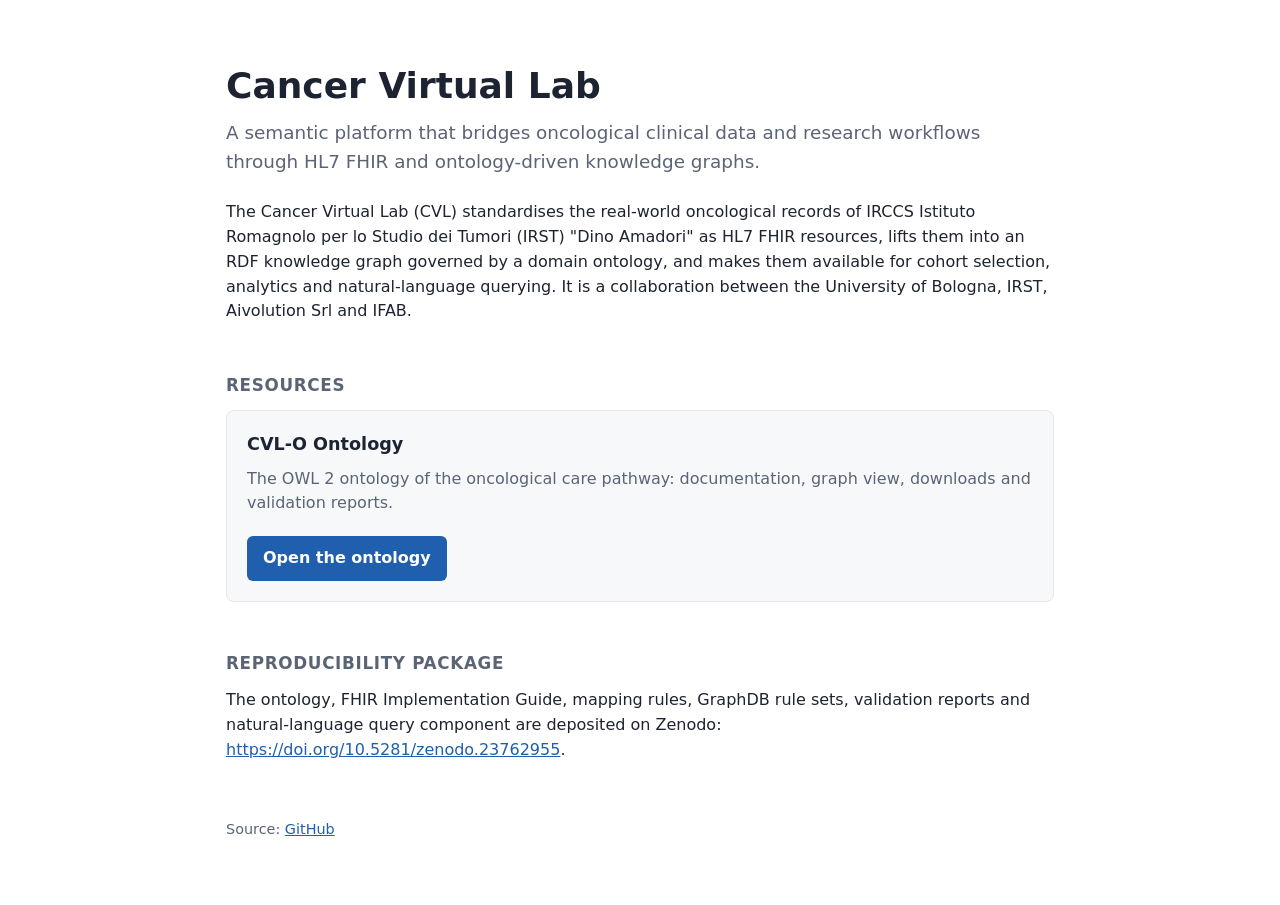
==== docs/index.html @ f570ac4e "Add GitHub Pages site with CVL-O ontology page" ====
<!doctype html>
<html lang="en">
<head>
<meta charset="utf-8">
<meta name="viewport" content="width=device-width, initial-scale=1">
<title>Cancer Virtual Lab</title>
<meta name="description" content="Cancer Virtual Lab: a semantic platform that bridges oncological clinical data and research through HL7 FHIR and ontology-driven knowledge graphs.">
<style>
  :root {
    --bg: #ffffff; --fg: #1d2330; --muted: #5b6475; --line: #e3e6ec;
    --card: #f7f8fa; --accent: #1f5fae; --accent-fg: #ffffff;
  }
  @media (prefers-color-scheme: dark) {
    :root {
      --bg: #12151b; --fg: #e6e8ec; --muted: #9aa3b2; --line: #2a303b;
      --card: #1a1f27; --accent: #6ea8f0; --accent-fg: #0d1117;
    }
  }
  * { box-sizing: border-box; }
  body {
    margin: 0; background: var(--bg); color: var(--fg);
    font: 16px/1.55 system-ui, -apple-system, "Segoe UI", Roboto, sans-serif;
  }
  main { max-width: 860px; margin: 0 auto; padding: 64px 16px; }
  h1 { font-size: 2.25rem; line-height: 1.2; margin: 0 0 12px; }
  h2 { font-size: 1.05rem; margin: 48px 0 12px; text-transform: uppercase; letter-spacing: .04em; color: var(--muted); }
  p { margin: 0 0 12px; }
  a { color: var(--accent); }
  .lead { font-size: 1.15rem; color: var(--muted); margin-bottom: 24px; }
  .cards { display: grid; grid-template-columns: repeat(auto-fit, minmax(240px, 1fr)); gap: 16px; }
  .card {
    display: flex; flex-direction: column; gap: 8px; padding: 20px;
    border: 1px solid var(--line); border-radius: 8px; background: var(--card);
  }
  .card h3 { margin: 0; font-size: 1.1rem; }
  .card p { color: var(--muted); flex: 1; }
  .btn {
    align-self: flex-start; display: inline-block; padding: 10px 16px; border-radius: 6px;
    text-decoration: none; font-weight: 600; background: var(--accent); color: var(--accent-fg);
  }
  footer { margin-top: 56px; color: var(--muted); font-size: .9rem; }
</style>
</head>
<body>
<main>
  <h1>Cancer Virtual Lab</h1>
  <p class="lead">A semantic platform that bridges oncological clinical data and research workflows
  through HL7 FHIR and ontology-driven knowledge graphs.</p>
  <p>The Cancer Virtual Lab (CVL) standardises the real-world oncological records of IRCCS Istituto
  Romagnolo per lo Studio dei Tumori (IRST) "Dino Amadori" as HL7 FHIR resources, lifts them into an
  RDF knowledge graph governed by a domain ontology, and makes them available for cohort selection,
  analytics and natural-language querying. It is a collaboration between the University of Bologna,
  IRST, Aivolution Srl and IFAB.</p>

  <h2>Resources</h2>
  <div class="cards">
    <div class="card">
      <h3>CVL-O Ontology</h3>
      <p>The OWL 2 ontology of the oncological care pathway: documentation, graph view, downloads and
      validation reports.</p>
      <a class="btn" href="ontology/">Open the ontology</a>
    </div>
  </div>

  <h2>Reproducibility package</h2>
  <p>The ontology, FHIR Implementation Guide, mapping rules, GraphDB rule sets, validation reports and
  natural-language query component are deposited on Zenodo:
  <a href="https://doi.org/10.5281/zenodo.23762955">https://doi.org/10.5281/zenodo.23762955</a>.</p>

  <footer>
    Source: <a href="https://github.com/Cancer-Virtual-Lab/Cancer-Virtual-Lab-Public-Repo">GitHub</a>
  </footer>
</main>
</body>
</html>
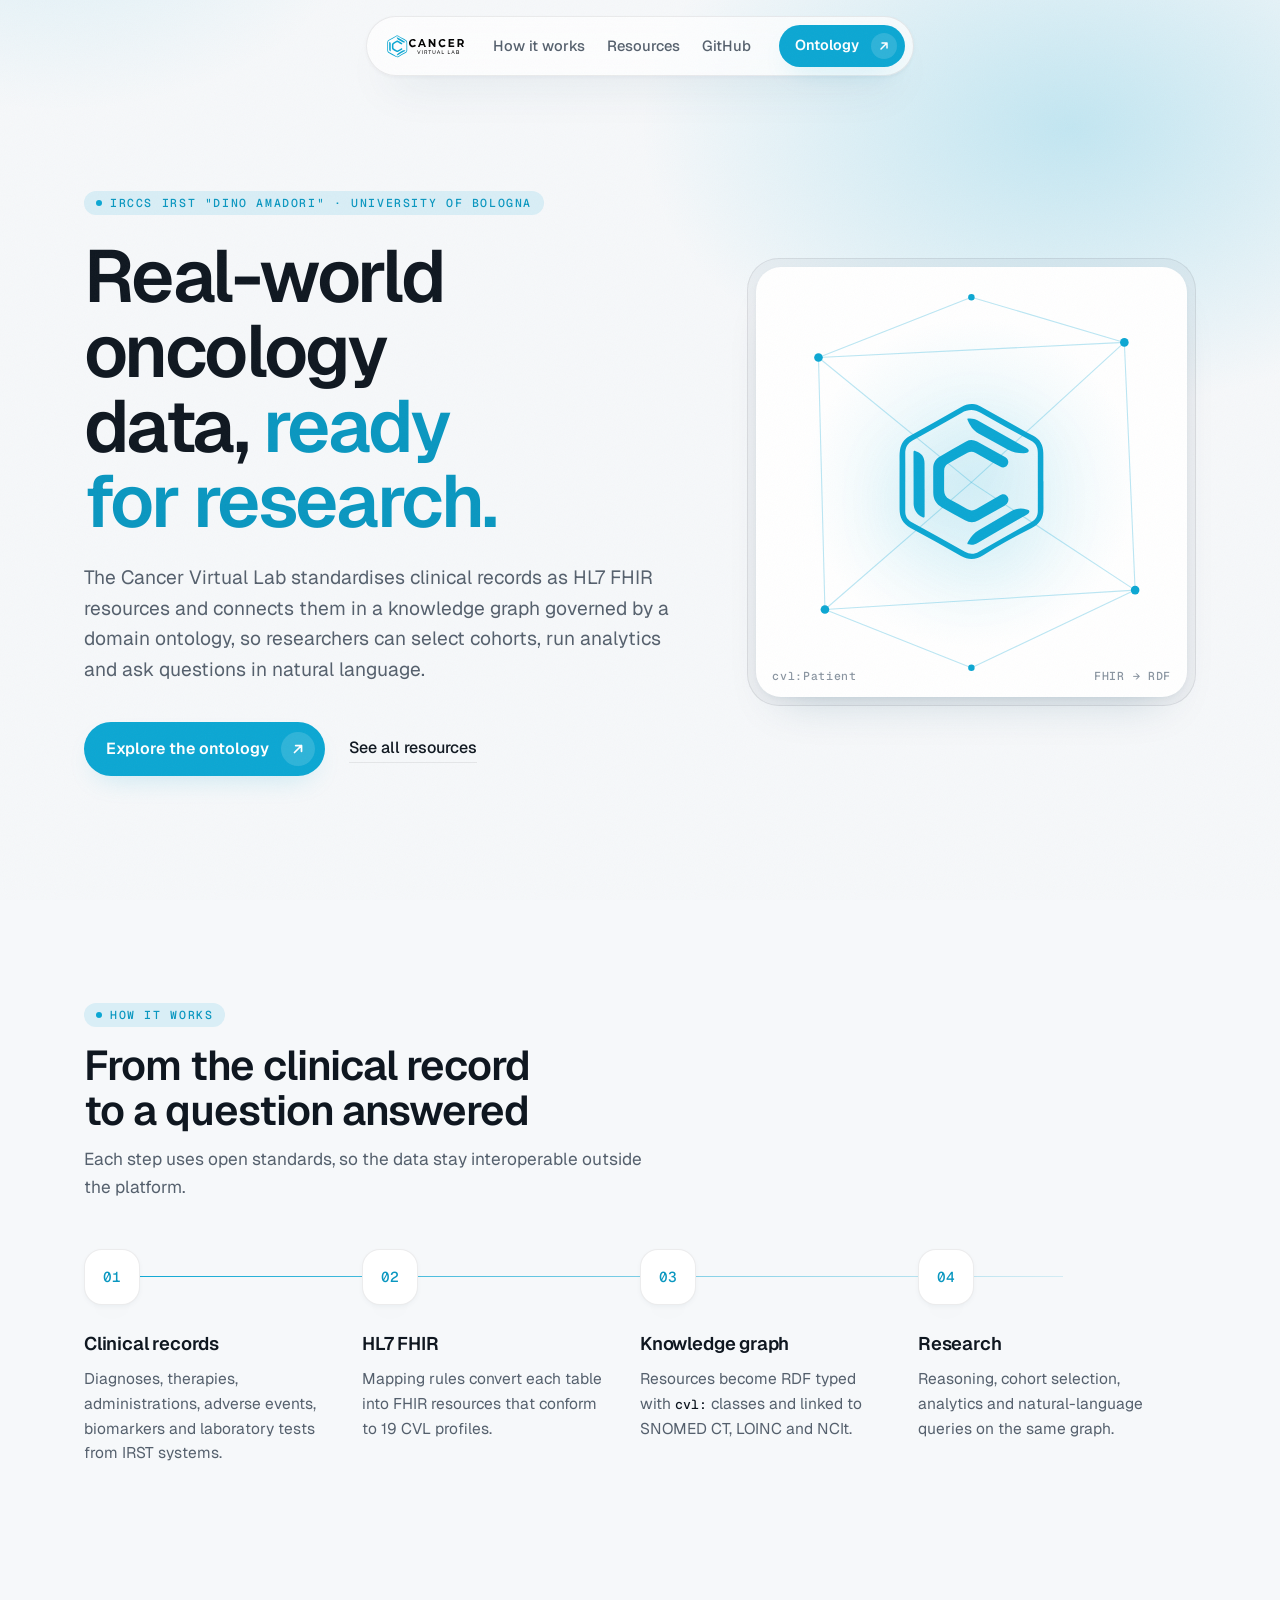
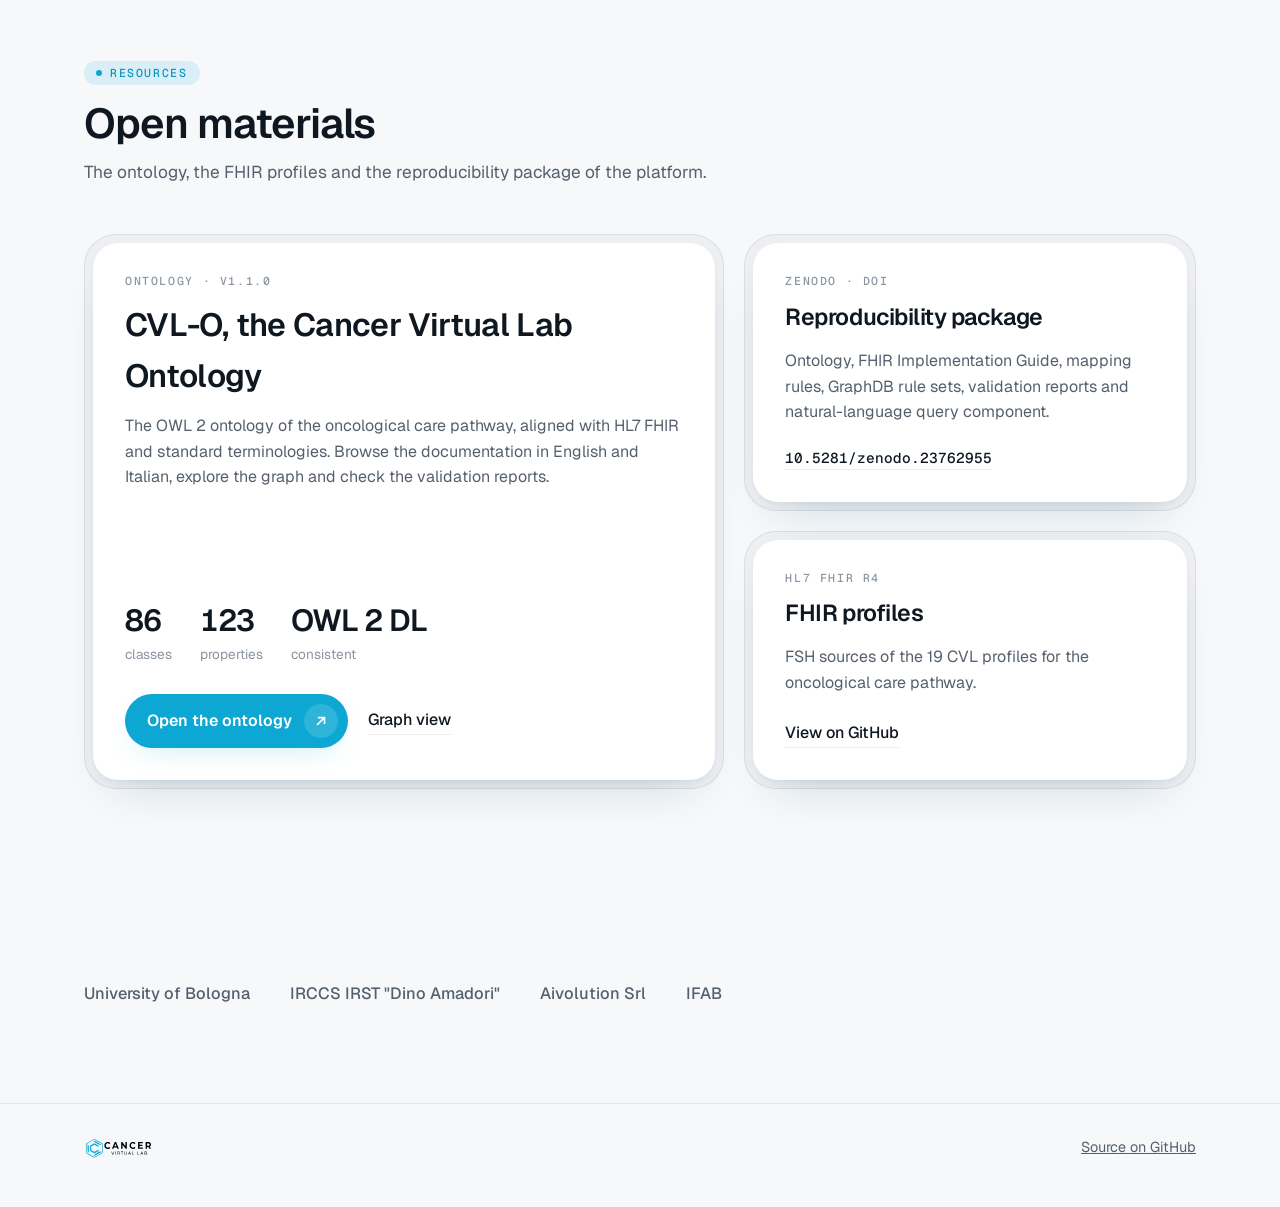
==== commit af13393b: "Redesign landing page with CVL logo" ====
--- a/docs/index.html
+++ b/docs/index.html
@@ -4,72 +4,379 @@
 <meta charset="utf-8">
 <meta name="viewport" content="width=device-width, initial-scale=1">
 <title>Cancer Virtual Lab</title>
-<meta name="description" content="Cancer Virtual Lab: a semantic platform that bridges oncological clinical data and research through HL7 FHIR and ontology-driven knowledge graphs.">
+<meta name="description" content="Cancer Virtual Lab: a semantic platform that turns real-world oncological records into HL7 FHIR resources and an ontology-driven knowledge graph for clinical research.">
+<meta property="og:title" content="Cancer Virtual Lab">
+<meta property="og:description" content="Real-world oncological data, standardised with HL7 FHIR and connected in a clinical knowledge graph.">
+<meta name="theme-color" content="#0CA7D3">
+<link rel="icon" href="assets/cvl-mark.svg" type="image/svg+xml">
+<script>document.documentElement.classList.add("js")</script>
+<link rel="preconnect" href="https://fonts.googleapis.com">
+<link rel="preconnect" href="https://fonts.gstatic.com" crossorigin>
+<link href="https://fonts.googleapis.com/css2?family=Geist:wght@400;500;600;700&family=Geist+Mono:wght@400;500&display=swap" rel="stylesheet">
 <style>
   :root {
-    --bg: #ffffff; --fg: #1d2330; --muted: #5b6475; --line: #e3e6ec;
-    --card: #f7f8fa; --accent: #1f5fae; --accent-fg: #ffffff;
+    --bg: #f6f8fa; --bg-2: #eef2f5; --fg: #0f1720; --muted: #55606d; --faint: #8a95a1;
+    --line: rgba(15, 23, 32, .08); --surface: #ffffff; --shell: rgba(15, 23, 32, .035);
+    --accent: #0a97c0; --accent-strong: #0CA7D3; --accent-soft: rgba(12, 167, 211, .12);
+    --on-accent: #ffffff; --glow: rgba(12, 167, 211, .22);
+    --shadow: 0 24px 48px -24px rgba(10, 70, 95, .22), 0 2px 6px -2px rgba(10, 70, 95, .08);
+    --ease: cubic-bezier(.32, .72, 0, 1);
   }
   @media (prefers-color-scheme: dark) {
     :root {
-      --bg: #12151b; --fg: #e6e8ec; --muted: #9aa3b2; --line: #2a303b;
-      --card: #1a1f27; --accent: #6ea8f0; --accent-fg: #0d1117;
+      --bg: #0b1016; --bg-2: #0f161e; --fg: #e8eef3; --muted: #9aa7b3; --faint: #6b7884;
+      --line: rgba(232, 238, 243, .08); --surface: #121a23; --shell: rgba(232, 238, 243, .035);
+      --accent: #33bfe6; --accent-strong: #0CA7D3; --accent-soft: rgba(12, 167, 211, .16);
+      --on-accent: #04141b; --glow: rgba(12, 167, 211, .28);
+      --shadow: 0 24px 48px -24px rgba(0, 0, 0, .6), 0 2px 6px -2px rgba(0, 0, 0, .4);
     }
   }
   * { box-sizing: border-box; }
+  html { scroll-behavior: smooth; }
   body {
     margin: 0; background: var(--bg); color: var(--fg);
-    font: 16px/1.55 system-ui, -apple-system, "Segoe UI", Roboto, sans-serif;
-  }
-  main { max-width: 860px; margin: 0 auto; padding: 64px 16px; }
-  h1 { font-size: 2.25rem; line-height: 1.2; margin: 0 0 12px; }
-  h2 { font-size: 1.05rem; margin: 48px 0 12px; text-transform: uppercase; letter-spacing: .04em; color: var(--muted); }
-  p { margin: 0 0 12px; }
+    font: 16px/1.6 "Geist", system-ui, -apple-system, "Segoe UI", sans-serif;
+    -webkit-font-smoothing: antialiased; overflow-x: hidden;
+  }
+  body::before {
+    /* soft brand glow behind the hero */
+    content: ""; position: absolute; inset: -20vh -10vw auto; height: 90vh; z-index: -1;
+    background:
+      radial-gradient(40% 50% at 78% 38%, var(--glow), transparent 70%),
+      radial-gradient(30% 40% at 12% 8%, var(--accent-soft), transparent 70%);
+    pointer-events: none;
+  }
+  body::after {
+    /* fine grain, fixed and non-interactive */
+    content: ""; position: fixed; inset: 0; pointer-events: none; opacity: .035; z-index: 2;
+    background-image: url("data:image/svg+xml,%3Csvg xmlns='http://www.w3.org/2000/svg' width='160' height='160'%3E%3Cfilter id='n'%3E%3CfeTurbulence type='fractalNoise' baseFrequency='.9' numOctaves='2' stitchTiles='stitch'/%3E%3C/filter%3E%3Crect width='100%25' height='100%25' filter='url(%23n)'/%3E%3C/svg%3E");
+  }
   a { color: var(--accent); }
-  .lead { font-size: 1.15rem; color: var(--muted); margin-bottom: 24px; }
-  .cards { display: grid; grid-template-columns: repeat(auto-fit, minmax(240px, 1fr)); gap: 16px; }
-  .card {
-    display: flex; flex-direction: column; gap: 8px; padding: 20px;
-    border: 1px solid var(--line); border-radius: 8px; background: var(--card);
-  }
-  .card h3 { margin: 0; font-size: 1.1rem; }
-  .card p { color: var(--muted); flex: 1; }
+  a:focus-visible, .btn:focus-visible { outline: 2px solid var(--accent); outline-offset: 3px; border-radius: 999px; }
+  .skip { position: absolute; left: -9999px; }
+  .skip:focus { left: 16px; top: 16px; z-index: 3; background: var(--surface); padding: 8px 12px; border-radius: 8px; }
+  .wrap { max-width: 1160px; margin: 0 auto; padding: 0 24px; }
+
+  /* floating nav */
+  nav {
+    position: sticky; top: 16px; z-index: 1; margin: 16px auto 0; width: max-content; max-width: calc(100% - 32px);
+    display: flex; align-items: center; gap: 28px; padding: 8px 8px 8px 18px; border-radius: 999px;
+    background: color-mix(in srgb, var(--surface) 72%, transparent); border: 1px solid var(--line);
+    backdrop-filter: blur(14px); -webkit-backdrop-filter: blur(14px); box-shadow: var(--shadow);
+  }
+  nav .brand { display: flex; }
+  nav .brand img { height: 26px; width: auto; display: block; }
+  nav ul { display: flex; gap: 22px; list-style: none; margin: 0; padding: 0; font-size: .92rem; font-weight: 500; }
+  nav ul a { color: var(--muted); text-decoration: none; transition: color .3s var(--ease); }
+  nav ul a:hover { color: var(--fg); }
+  nav .btn { padding: 8px 8px 8px 16px; font-size: .9rem; }
+  nav .btn .ico { width: 26px; height: 26px; }
+
+  /* buttons with a nested icon */
   .btn {
-    align-self: flex-start; display: inline-block; padding: 10px 16px; border-radius: 6px;
-    text-decoration: none; font-weight: 600; background: var(--accent); color: var(--accent-fg);
-  }
-  footer { margin-top: 56px; color: var(--muted); font-size: .9rem; }
+    display: inline-flex; align-items: center; gap: 12px; padding: 10px 10px 10px 22px; border-radius: 999px;
+    background: var(--fg); color: var(--bg); text-decoration: none; font-weight: 600; font-size: 1rem;
+    transition: transform .5s var(--ease), background-color .3s var(--ease), box-shadow .5s var(--ease);
+  }
+  .btn.accent { background: var(--accent-strong); color: var(--on-accent); box-shadow: 0 12px 28px -12px var(--glow); }
+  .btn .ico {
+    display: grid; place-items: center; width: 34px; height: 34px; border-radius: 999px;
+    background: color-mix(in srgb, currentColor 14%, transparent); transition: transform .5s var(--ease);
+  }
+  .btn:hover .ico { transform: translate(2px, -2px) scale(1.06); }
+  .btn:active { transform: scale(.98); }
+  .link { color: var(--fg); font-weight: 500; text-decoration: none; border-bottom: 1px solid var(--line); padding-bottom: 2px; transition: border-color .3s var(--ease); }
+  .link:hover { border-color: var(--accent); }
+
+  /* hero */
+  .hero { display: grid; grid-template-columns: minmax(0, 1.15fr) minmax(0, .85fr); gap: 56px; align-items: center; padding-block: 112px 128px; }
+  .eyebrow {
+    display: inline-flex; align-items: center; gap: 8px; padding: 6px 12px; border-radius: 999px; max-width: 100%;
+    background: var(--accent-soft); color: var(--accent); font: 500 .72rem/1 "Geist Mono", monospace;
+    letter-spacing: .14em; text-transform: uppercase;
+  }
+  .eyebrow::before { content: ""; flex: none; width: 6px; height: 6px; border-radius: 50%; background: var(--accent-strong); }
+  h1 {
+    font-size: clamp(2.6rem, 6vw, 4.6rem); line-height: 1.02; letter-spacing: -.035em; font-weight: 600;
+    margin: 24px 0 24px; text-wrap: balance;
+  }
+  h1 em { font-style: normal; color: var(--accent); }
+  .lead { font-size: 1.2rem; color: var(--muted); max-width: 34em; margin: 0 0 36px; text-wrap: pretty; }
+  .cta { display: flex; flex-wrap: wrap; align-items: center; gap: 24px; }
+
+  /* hero visual: the CVL mark in a machined frame */
+  .shell { padding: 8px; border-radius: 32px; background: var(--shell); border: 1px solid var(--line); }
+  .core {
+    border-radius: 25px; background: var(--surface); box-shadow: var(--shadow), inset 0 1px 0 rgba(255, 255, 255, .06);
+    overflow: hidden; position: relative;
+  }
+  .visual .core { aspect-ratio: 1; display: grid; place-items: center; }
+  .visual .core::before {
+    content: ""; position: absolute; inset: 0;
+    background: radial-gradient(55% 55% at 50% 50%, var(--accent-soft), transparent 70%);
+  }
+  .visual svg.graph { position: absolute; inset: 0; width: 100%; height: 100%; }
+  .graph line { stroke: var(--accent-strong); stroke-opacity: .28; stroke-width: 1; }
+  .graph circle { fill: var(--accent-strong); }
+  .graph .pulse { animation: pulse 4.8s var(--ease) infinite; transform-box: fill-box; transform-origin: center; }
+  .graph .pulse:nth-of-type(2n) { animation-delay: 1.6s; }
+  .graph .pulse:nth-of-type(3n) { animation-delay: 3.2s; }
+  @keyframes pulse { 0%, 100% { opacity: .35; transform: scale(1); } 50% { opacity: 1; transform: scale(1.5); } }
+  .mark { width: 42%; position: relative; animation: float 7s ease-in-out infinite; filter: drop-shadow(0 18px 30px var(--glow)); }
+  @keyframes float { 0%, 100% { transform: translateY(0); } 50% { transform: translateY(-10px); } }
+  .visual .caption {
+    position: absolute; left: 16px; bottom: 16px; right: 16px; display: flex; justify-content: space-between;
+    font: 500 .72rem/1 "Geist Mono", monospace; color: var(--faint); letter-spacing: .06em;
+  }
+
+  /* sections */
+  section { padding: 96px 0; }
+  .section-head { max-width: 40em; margin-bottom: 48px; }
+  h2 { font-size: clamp(1.9rem, 3.4vw, 2.6rem); line-height: 1.1; letter-spacing: -.025em; font-weight: 600; margin: 16px 0 12px; text-wrap: balance; }
+  .section-head p { color: var(--muted); font-size: 1.08rem; margin: 0; text-wrap: pretty; }
+
+  /* data flow */
+  .flow { display: grid; grid-template-columns: repeat(4, 1fr); gap: 0; position: relative; counter-reset: step; }
+  .flow::before {
+    content: ""; position: absolute; top: 27px; left: 28px; right: 12%; height: 1px;
+    background: linear-gradient(90deg, var(--accent-strong), color-mix(in srgb, var(--accent-strong) 15%, transparent));
+  }
+  .step { position: relative; padding-right: 32px; }
+  .step .num {
+    position: relative; display: grid; place-items: center; width: 56px; height: 56px; border-radius: 18px;
+    background: var(--surface); border: 1px solid var(--line); box-shadow: var(--shadow);
+    font: 500 .9rem/1 "Geist Mono", monospace; color: var(--accent);
+  }
+  .step h3 { font-size: 1.15rem; font-weight: 600; letter-spacing: -.01em; margin: 24px 0 8px; }
+  .step p { color: var(--muted); margin: 0; font-size: .97rem; }
+  .step code { font: 500 .85em "Geist Mono", monospace; color: var(--fg); }
+
+  /* resources bento */
+  .bento { display: grid; grid-template-columns: repeat(12, 1fr); gap: 20px; }
+  .tile { grid-column: span 5; display: flex; }
+  .tile.big { grid-column: span 7; grid-row: span 2; }
+  .tile .core { padding: 32px; display: flex; flex-direction: column; gap: 12px; width: 100%; }
+  .tile .label { font: 500 .72rem/1 "Geist Mono", monospace; letter-spacing: .14em; text-transform: uppercase; color: var(--faint); }
+  .tile h3 { font-size: 1.45rem; letter-spacing: -.02em; font-weight: 600; margin: 0; }
+  .tile.big h3 { font-size: 2rem; }
+  .tile p { color: var(--muted); margin: 0; flex: 1; text-wrap: pretty; }
+  .tile .actions { display: flex; flex-wrap: wrap; align-items: center; gap: 20px; margin-top: 12px; }
+  .facts { display: flex; flex-wrap: wrap; gap: 28px; margin: 12px 0 4px; }
+  .facts div { display: flex; flex-direction: column; }
+  .facts b { font-size: 1.9rem; font-weight: 600; letter-spacing: -.03em; font-variant-numeric: tabular-nums; }
+  .facts span { color: var(--faint); font-size: .85rem; }
+  .doi { font: 500 .9rem "Geist Mono", monospace; overflow-wrap: anywhere; }
+
+  /* partners + footer */
+  .partners { display: flex; flex-wrap: wrap; gap: 12px 40px; color: var(--muted); font-weight: 500; font-size: 1.02rem; }
+  .partners span { white-space: nowrap; }
+  footer { border-top: 1px solid var(--line); padding: 32px 0 48px; color: var(--faint); font-size: .9rem; }
+  footer .wrap { display: flex; flex-wrap: wrap; justify-content: space-between; gap: 16px; align-items: center; }
+  footer img { height: 22px; width: auto; display: block; }
+  footer a { color: var(--muted); }
+
+  /* entry motion */
+  .js .reveal { opacity: 0; transform: translateY(24px); filter: blur(6px); transition: opacity .9s var(--ease), transform .9s var(--ease), filter .9s var(--ease); }
+  .js .reveal.in { opacity: 1; transform: none; filter: none; }
+  .d1 { transition-delay: .08s; } .d2 { transition-delay: .16s; } .d3 { transition-delay: .24s; } .d4 { transition-delay: .32s; }
+  @media (prefers-reduced-motion: reduce) {
+    .js .reveal { opacity: 1; transform: none; filter: none; transition: none; }
+    .mark, .graph .pulse { animation: none; }
+    html { scroll-behavior: auto; }
+  }
+
+  @media (max-width: 860px) {
+    nav ul { display: none; }
+    .hero { grid-template-columns: minmax(0, 1fr); gap: 48px; padding-block: 72px 80px; }
+    .eyebrow { line-height: 1.5; }
+    .visual { max-width: 420px; }
+    .flow { grid-template-columns: 1fr; gap: 32px; }
+    .flow::before { top: 28px; bottom: 28px; left: 27px; right: auto; width: 1px; height: auto;
+      background: linear-gradient(180deg, var(--accent-strong), color-mix(in srgb, var(--accent-strong) 15%, transparent)); }
+    .step { display: grid; grid-template-columns: 56px 1fr; grid-template-rows: auto 1fr; column-gap: 20px; padding: 0; }
+    .step .num { grid-row: span 2; }
+    .step h3 { margin: 4px 0 6px; }
+    .step p { grid-column: 2; }
+    .tile, .tile.big { grid-column: 1 / -1; grid-row: auto; }
+    section { padding: 64px 0; }
+  }
+  @media (max-width: 480px) {
+    .wrap { padding: 0 16px; }
+    nav { gap: 12px; }
+    .tile .core { padding: 24px; }
+  }
 </style>
 </head>
 <body>
-<main>
-  <h1>Cancer Virtual Lab</h1>
-  <p class="lead">A semantic platform that bridges oncological clinical data and research workflows
-  through HL7 FHIR and ontology-driven knowledge graphs.</p>
-  <p>The Cancer Virtual Lab (CVL) standardises the real-world oncological records of IRCCS Istituto
-  Romagnolo per lo Studio dei Tumori (IRST) "Dino Amadori" as HL7 FHIR resources, lifts them into an
-  RDF knowledge graph governed by a domain ontology, and makes them available for cohort selection,
-  analytics and natural-language querying. It is a collaboration between the University of Bologna,
-  IRST, Aivolution Srl and IFAB.</p>
-
-  <h2>Resources</h2>
-  <div class="cards">
-    <div class="card">
-      <h3>CVL-O Ontology</h3>
-      <p>The OWL 2 ontology of the oncological care pathway: documentation, graph view, downloads and
-      validation reports.</p>
-      <a class="btn" href="ontology/">Open the ontology</a>
+<a class="skip" href="#main">Skip to content</a>
+
+<nav aria-label="Main">
+  <a class="brand" href="./" aria-label="Cancer Virtual Lab home">
+    <picture>
+      <source srcset="assets/cvl-logo-dark.svg" media="(prefers-color-scheme: dark)">
+      <img src="assets/cvl-logo-light.svg" alt="Cancer Virtual Lab" width="81" height="26">
+    </picture>
+  </a>
+  <ul>
+    <li><a href="#how">How it works</a></li>
+    <li><a href="#resources">Resources</a></li>
+    <li><a href="https://github.com/Cancer-Virtual-Lab/Cancer-Virtual-Lab-Public-Repo">GitHub</a></li>
+  </ul>
+  <a class="btn accent" href="ontology/">Ontology <span class="ico" aria-hidden="true">
+    <svg width="12" height="12" viewBox="0 0 12 12" fill="none"><path d="M3 9L9 3M9 3H4M9 3V8" stroke="currentColor" stroke-width="1.5" stroke-linecap="round" stroke-linejoin="round"/></svg>
+  </span></a>
+</nav>
+
+<main id="main">
+  <div class="wrap hero">
+    <div>
+      <span class="eyebrow reveal">IRCCS IRST "Dino Amadori" · University of Bologna</span>
+      <h1 class="reveal d1">Real-world oncology data, <em>ready for research.</em></h1>
+      <p class="lead reveal d2">The Cancer Virtual Lab standardises clinical records as HL7 FHIR resources
+      and connects them in a knowledge graph governed by a domain ontology, so researchers can select
+      cohorts, run analytics and ask questions in natural language.</p>
+      <div class="cta reveal d3">
+        <a class="btn accent" href="ontology/">Explore the ontology <span class="ico" aria-hidden="true">
+          <svg width="14" height="14" viewBox="0 0 12 12" fill="none"><path d="M3 9L9 3M9 3H4M9 3V8" stroke="currentColor" stroke-width="1.5" stroke-linecap="round" stroke-linejoin="round"/></svg>
+        </span></a>
+        <a class="link" href="#resources">See all resources</a>
+      </div>
+    </div>
+
+    <div class="visual shell reveal d2" aria-hidden="true">
+      <div class="core">
+        <svg class="graph" viewBox="0 0 400 400" preserveAspectRatio="xMidYMid slice">
+          <line x1="58" y1="84" x2="200" y2="200"/><line x1="342" y1="70" x2="200" y2="200"/>
+          <line x1="352" y1="300" x2="200" y2="200"/><line x1="64" y1="318" x2="200" y2="200"/>
+          <line x1="58" y1="84" x2="342" y2="70"/><line x1="342" y1="70" x2="352" y2="300"/>
+          <line x1="64" y1="318" x2="352" y2="300"/><line x1="58" y1="84" x2="64" y2="318"/>
+          <line x1="200" y1="28" x2="342" y2="70"/><line x1="200" y1="28" x2="58" y2="84"/>
+          <line x1="200" y1="372" x2="352" y2="300"/><line x1="200" y1="372" x2="64" y2="318"/>
+          <circle class="pulse" cx="58" cy="84" r="4"/><circle class="pulse" cx="342" cy="70" r="4"/>
+          <circle class="pulse" cx="352" cy="300" r="4"/><circle class="pulse" cx="64" cy="318" r="4"/>
+          <circle class="pulse" cx="200" cy="28" r="3"/><circle class="pulse" cx="200" cy="372" r="3"/>
+        </svg>
+        <img class="mark" src="assets/cvl-mark.svg" alt="">
+        <div class="caption"><span>cvl:Patient</span><span>FHIR → RDF</span></div>
+      </div>
     </div>
   </div>
 
-  <h2>Reproducibility package</h2>
-  <p>The ontology, FHIR Implementation Guide, mapping rules, GraphDB rule sets, validation reports and
-  natural-language query component are deposited on Zenodo:
-  <a href="https://doi.org/10.5281/zenodo.23762955">https://doi.org/10.5281/zenodo.23762955</a>.</p>
-
-  <footer>
-    Source: <a href="https://github.com/Cancer-Virtual-Lab/Cancer-Virtual-Lab-Public-Repo">GitHub</a>
-  </footer>
+  <section id="how">
+    <div class="wrap">
+      <div class="section-head reveal">
+        <span class="eyebrow">How it works</span>
+        <h2>From the clinical record to a question answered</h2>
+        <p>Each step uses open standards, so the data stay interoperable outside the platform.</p>
+      </div>
+      <div class="flow">
+        <div class="step reveal d1">
+          <span class="num">01</span>
+          <h3>Clinical records</h3>
+          <p>Diagnoses, therapies, administrations, adverse events, biomarkers and laboratory tests from IRST systems.</p>
+        </div>
+        <div class="step reveal d2">
+          <span class="num">02</span>
+          <h3>HL7 FHIR</h3>
+          <p>Mapping rules convert each table into FHIR resources that conform to 19 CVL profiles.</p>
+        </div>
+        <div class="step reveal d3">
+          <span class="num">03</span>
+          <h3>Knowledge graph</h3>
+          <p>Resources become RDF typed with <code>cvl:</code> classes and linked to SNOMED CT, LOINC and NCIt.</p>
+        </div>
+        <div class="step reveal d4">
+          <span class="num">04</span>
+          <h3>Research</h3>
+          <p>Reasoning, cohort selection, analytics and natural-language queries on the same graph.</p>
+        </div>
+      </div>
+    </div>
+  </section>
+
+  <section id="resources">
+    <div class="wrap">
+      <div class="section-head reveal">
+        <span class="eyebrow">Resources</span>
+        <h2>Open materials</h2>
+        <p>The ontology, the FHIR profiles and the reproducibility package of the platform.</p>
+      </div>
+      <div class="bento">
+        <article class="tile big shell reveal d1">
+          <div class="core">
+            <span class="label">Ontology · v1.1.0</span>
+            <h3>CVL-O, the Cancer Virtual Lab Ontology</h3>
+            <p>The OWL 2 ontology of the oncological care pathway, aligned with HL7 FHIR and standard
+            terminologies. Browse the documentation in English and Italian, explore the graph and
+            check the validation reports.</p>
+            <div class="facts">
+              <div><b>86</b><span>classes</span></div>
+              <div><b>123</b><span>properties</span></div>
+              <div><b>OWL 2 DL</b><span>consistent</span></div>
+            </div>
+            <div class="actions">
+              <a class="btn accent" href="ontology/">Open the ontology <span class="ico" aria-hidden="true">
+                <svg width="14" height="14" viewBox="0 0 12 12" fill="none"><path d="M3 9L9 3M9 3H4M9 3V8" stroke="currentColor" stroke-width="1.5" stroke-linecap="round" stroke-linejoin="round"/></svg>
+              </span></a>
+              <a class="link" href="ontology/doc/webvowl/index.html">Graph view</a>
+            </div>
+          </div>
+        </article>
+
+        <article class="tile shell reveal d2">
+          <div class="core">
+            <span class="label">Zenodo · DOI</span>
+            <h3>Reproducibility package</h3>
+            <p>Ontology, FHIR Implementation Guide, mapping rules, GraphDB rule sets, validation reports and
+            natural-language query component.</p>
+            <div class="actions">
+              <a class="link doi" href="https://doi.org/10.5281/zenodo.23762955">10.5281/zenodo.23762955</a>
+            </div>
+          </div>
+        </article>
+
+        <article class="tile shell reveal d3">
+          <div class="core">
+            <span class="label">HL7 FHIR R4</span>
+            <h3>FHIR profiles</h3>
+            <p>FSH sources of the 19 CVL profiles for the oncological care pathway.</p>
+            <div class="actions">
+              <a class="link" href="https://github.com/Cancer-Virtual-Lab/Cancer-Virtual-Lab-Public-Repo/tree/main/input/fsh/profiles">View on GitHub</a>
+            </div>
+          </div>
+        </article>
+      </div>
+    </div>
+  </section>
+
+  <section aria-label="Partners">
+    <div class="wrap">
+      <div class="partners reveal">
+        <span>University of Bologna</span>
+        <span>IRCCS IRST "Dino Amadori"</span>
+        <span>Aivolution Srl</span>
+        <span>IFAB</span>
+      </div>
+    </div>
+  </section>
 </main>
+
+<footer>
+  <div class="wrap">
+    <picture>
+      <source srcset="assets/cvl-logo-dark.svg" media="(prefers-color-scheme: dark)">
+      <img src="assets/cvl-logo-light.svg" alt="Cancer Virtual Lab" width="68" height="22">
+    </picture>
+    <span><a href="https://github.com/Cancer-Virtual-Lab/Cancer-Virtual-Lab-Public-Repo">Source on GitHub</a></span>
+  </div>
+</footer>
+
+<script>
+  // Reveal elements as they enter the viewport
+  const io = new IntersectionObserver((entries) => {
+    for (const e of entries) if (e.isIntersecting) { e.target.classList.add("in"); io.unobserve(e.target); }
+  }, { rootMargin: "0px 0px -8% 0px" });
+  document.querySelectorAll(".reveal").forEach((el) => io.observe(el));
+</script>
 </body>
 </html>
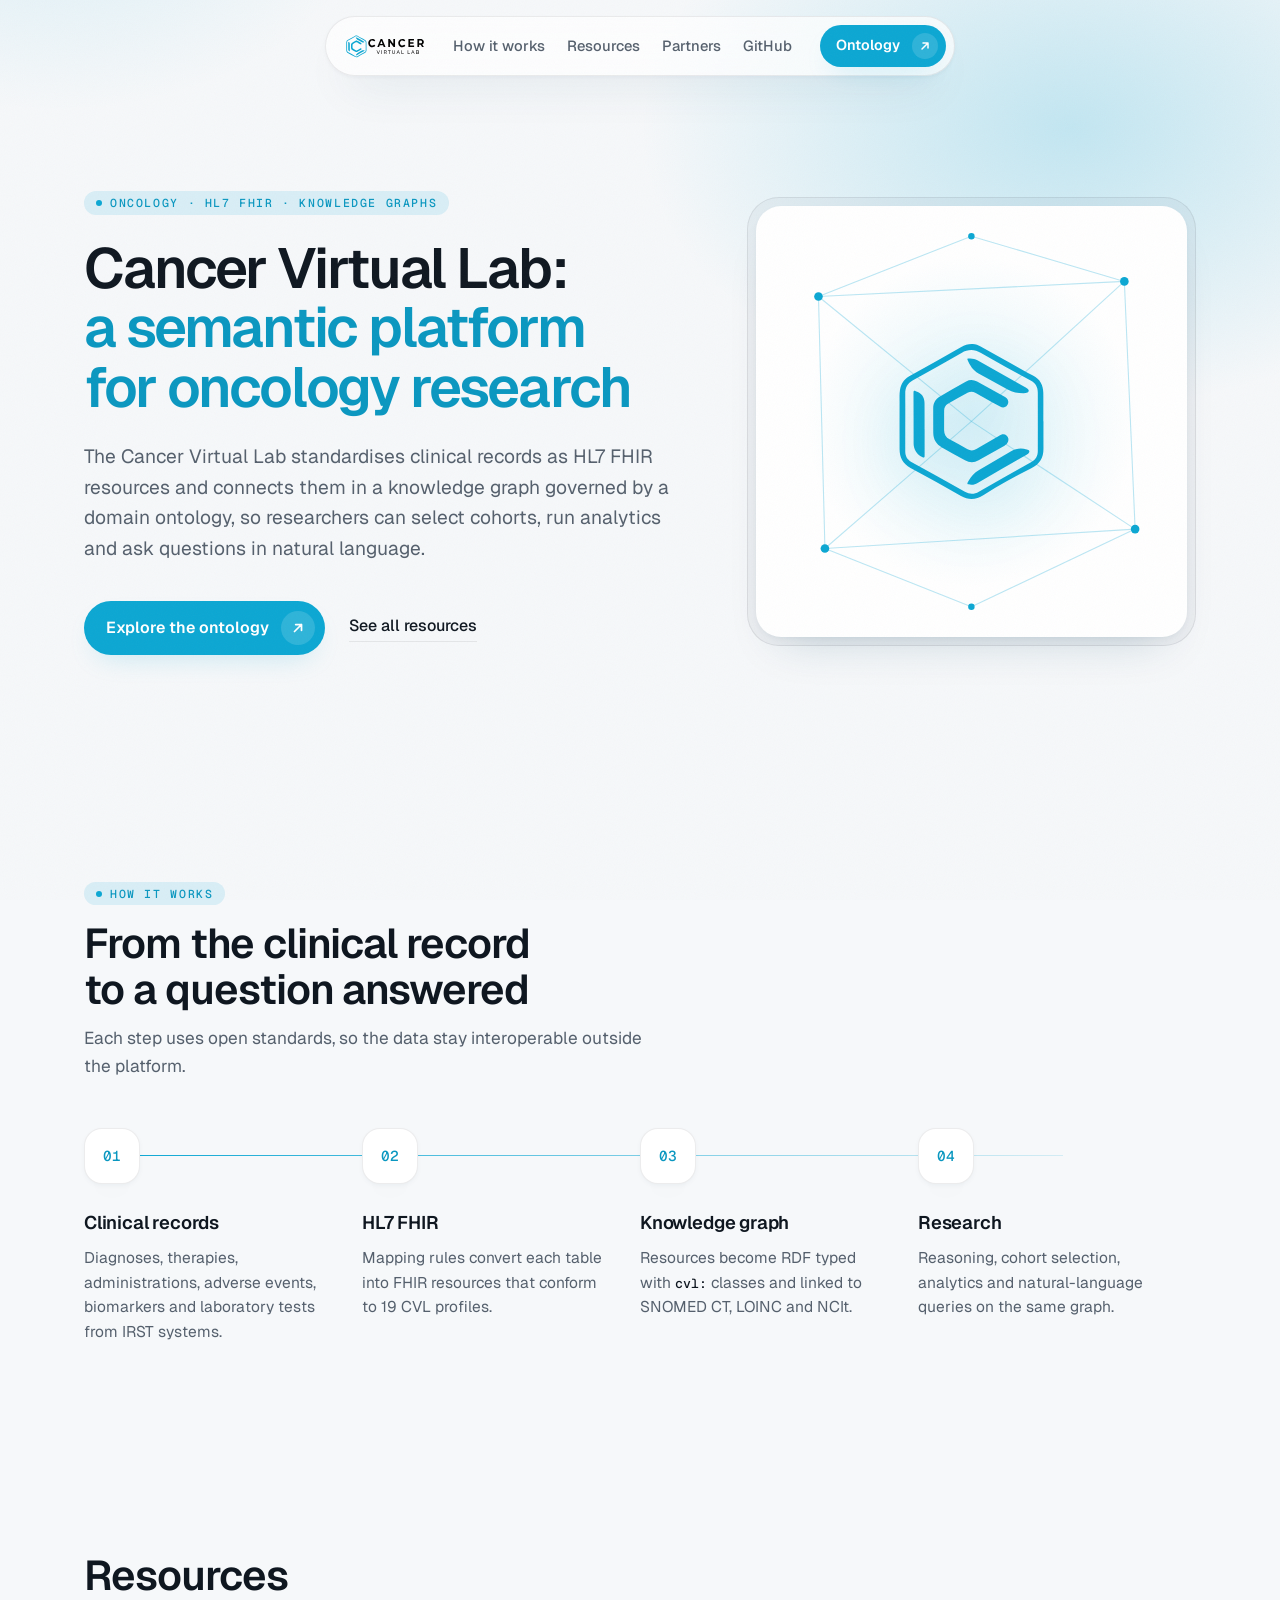
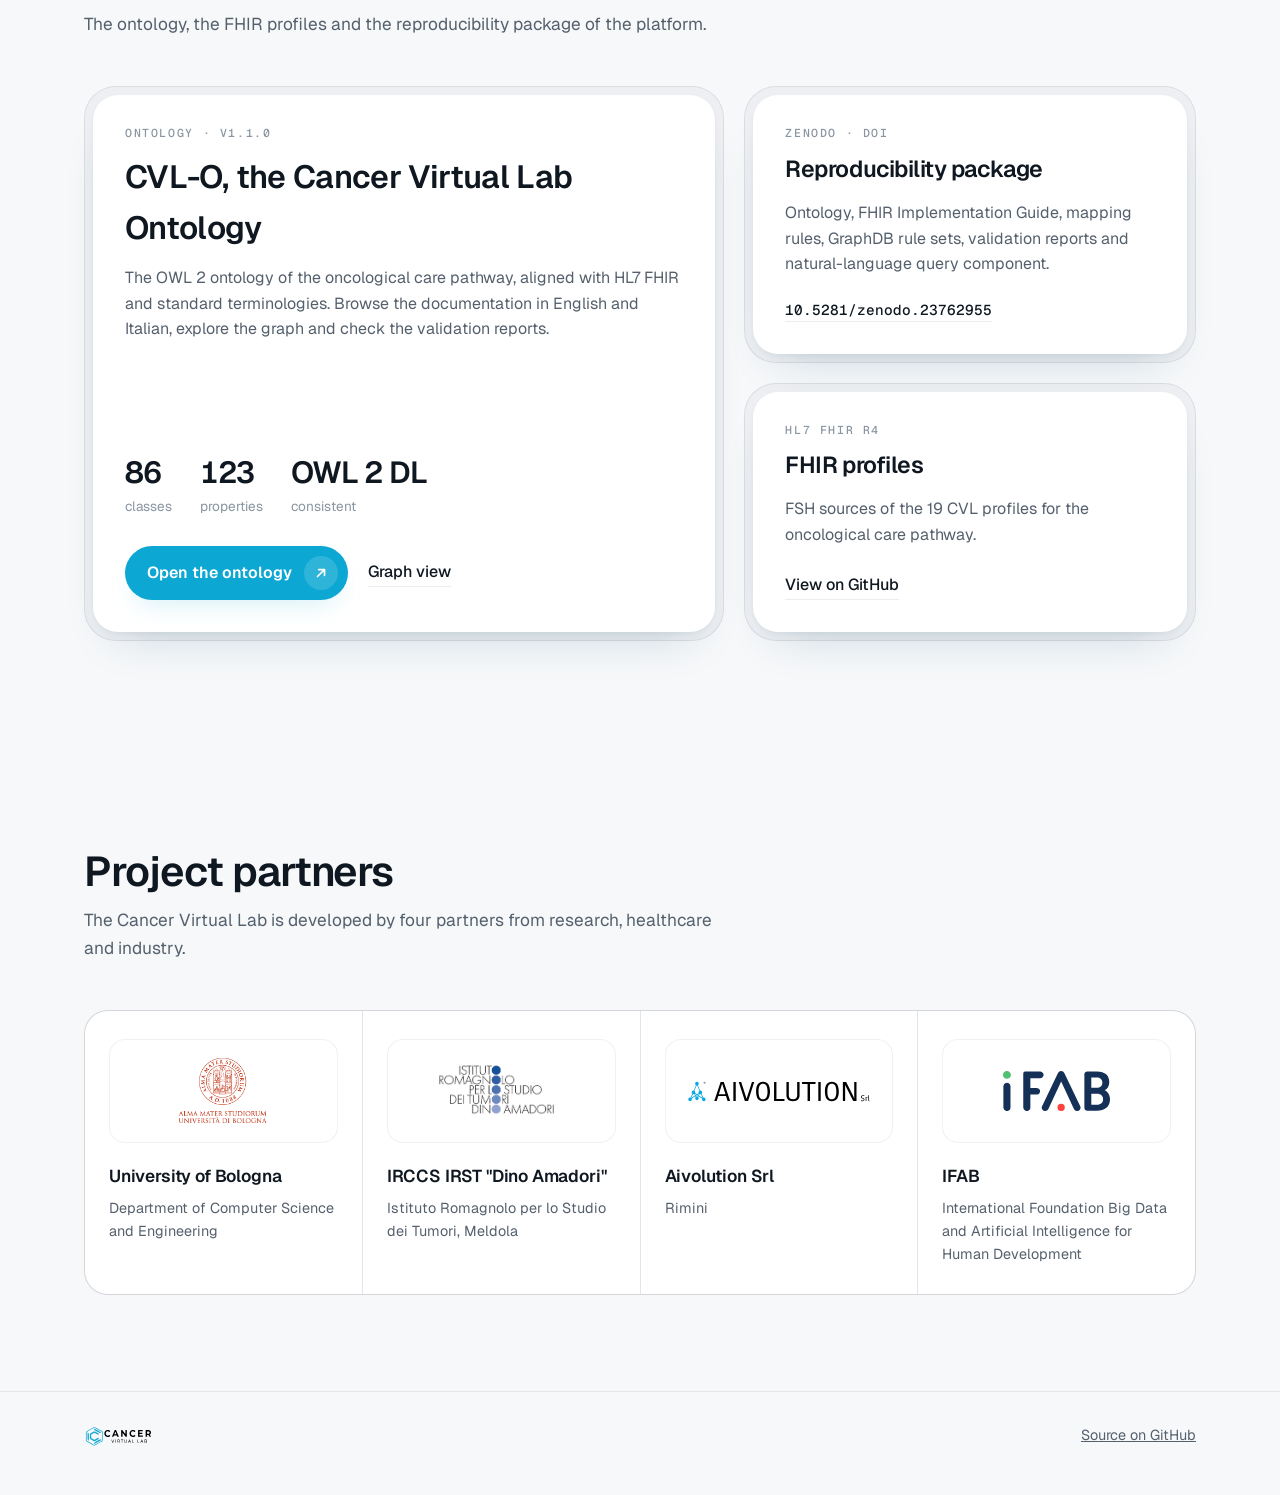
==== commit 5a3194c5: "Align ontology page with landing style and add partner logos" ====
--- a/docs/index.html
+++ b/docs/index.html
@@ -13,199 +13,7 @@
 <link rel="preconnect" href="https://fonts.googleapis.com">
 <link rel="preconnect" href="https://fonts.gstatic.com" crossorigin>
 <link href="https://fonts.googleapis.com/css2?family=Geist:wght@400;500;600;700&family=Geist+Mono:wght@400;500&display=swap" rel="stylesheet">
-<style>
-  :root {
-    --bg: #f6f8fa; --bg-2: #eef2f5; --fg: #0f1720; --muted: #55606d; --faint: #8a95a1;
-    --line: rgba(15, 23, 32, .08); --surface: #ffffff; --shell: rgba(15, 23, 32, .035);
-    --accent: #0a97c0; --accent-strong: #0CA7D3; --accent-soft: rgba(12, 167, 211, .12);
-    --on-accent: #ffffff; --glow: rgba(12, 167, 211, .22);
-    --shadow: 0 24px 48px -24px rgba(10, 70, 95, .22), 0 2px 6px -2px rgba(10, 70, 95, .08);
-    --ease: cubic-bezier(.32, .72, 0, 1);
-  }
-  @media (prefers-color-scheme: dark) {
-    :root {
-      --bg: #0b1016; --bg-2: #0f161e; --fg: #e8eef3; --muted: #9aa7b3; --faint: #6b7884;
-      --line: rgba(232, 238, 243, .08); --surface: #121a23; --shell: rgba(232, 238, 243, .035);
-      --accent: #33bfe6; --accent-strong: #0CA7D3; --accent-soft: rgba(12, 167, 211, .16);
-      --on-accent: #04141b; --glow: rgba(12, 167, 211, .28);
-      --shadow: 0 24px 48px -24px rgba(0, 0, 0, .6), 0 2px 6px -2px rgba(0, 0, 0, .4);
-    }
-  }
-  * { box-sizing: border-box; }
-  html { scroll-behavior: smooth; }
-  body {
-    margin: 0; background: var(--bg); color: var(--fg);
-    font: 16px/1.6 "Geist", system-ui, -apple-system, "Segoe UI", sans-serif;
-    -webkit-font-smoothing: antialiased; overflow-x: hidden;
-  }
-  body::before {
-    /* soft brand glow behind the hero */
-    content: ""; position: absolute; inset: -20vh -10vw auto; height: 90vh; z-index: -1;
-    background:
-      radial-gradient(40% 50% at 78% 38%, var(--glow), transparent 70%),
-      radial-gradient(30% 40% at 12% 8%, var(--accent-soft), transparent 70%);
-    pointer-events: none;
-  }
-  body::after {
-    /* fine grain, fixed and non-interactive */
-    content: ""; position: fixed; inset: 0; pointer-events: none; opacity: .035; z-index: 2;
-    background-image: url("data:image/svg+xml,%3Csvg xmlns='http://www.w3.org/2000/svg' width='160' height='160'%3E%3Cfilter id='n'%3E%3CfeTurbulence type='fractalNoise' baseFrequency='.9' numOctaves='2' stitchTiles='stitch'/%3E%3C/filter%3E%3Crect width='100%25' height='100%25' filter='url(%23n)'/%3E%3C/svg%3E");
-  }
-  a { color: var(--accent); }
-  a:focus-visible, .btn:focus-visible { outline: 2px solid var(--accent); outline-offset: 3px; border-radius: 999px; }
-  .skip { position: absolute; left: -9999px; }
-  .skip:focus { left: 16px; top: 16px; z-index: 3; background: var(--surface); padding: 8px 12px; border-radius: 8px; }
-  .wrap { max-width: 1160px; margin: 0 auto; padding: 0 24px; }
-
-  /* floating nav */
-  nav {
-    position: sticky; top: 16px; z-index: 1; margin: 16px auto 0; width: max-content; max-width: calc(100% - 32px);
-    display: flex; align-items: center; gap: 28px; padding: 8px 8px 8px 18px; border-radius: 999px;
-    background: color-mix(in srgb, var(--surface) 72%, transparent); border: 1px solid var(--line);
-    backdrop-filter: blur(14px); -webkit-backdrop-filter: blur(14px); box-shadow: var(--shadow);
-  }
-  nav .brand { display: flex; }
-  nav .brand img { height: 26px; width: auto; display: block; }
-  nav ul { display: flex; gap: 22px; list-style: none; margin: 0; padding: 0; font-size: .92rem; font-weight: 500; }
-  nav ul a { color: var(--muted); text-decoration: none; transition: color .3s var(--ease); }
-  nav ul a:hover { color: var(--fg); }
-  nav .btn { padding: 8px 8px 8px 16px; font-size: .9rem; }
-  nav .btn .ico { width: 26px; height: 26px; }
-
-  /* buttons with a nested icon */
-  .btn {
-    display: inline-flex; align-items: center; gap: 12px; padding: 10px 10px 10px 22px; border-radius: 999px;
-    background: var(--fg); color: var(--bg); text-decoration: none; font-weight: 600; font-size: 1rem;
-    transition: transform .5s var(--ease), background-color .3s var(--ease), box-shadow .5s var(--ease);
-  }
-  .btn.accent { background: var(--accent-strong); color: var(--on-accent); box-shadow: 0 12px 28px -12px var(--glow); }
-  .btn .ico {
-    display: grid; place-items: center; width: 34px; height: 34px; border-radius: 999px;
-    background: color-mix(in srgb, currentColor 14%, transparent); transition: transform .5s var(--ease);
-  }
-  .btn:hover .ico { transform: translate(2px, -2px) scale(1.06); }
-  .btn:active { transform: scale(.98); }
-  .link { color: var(--fg); font-weight: 500; text-decoration: none; border-bottom: 1px solid var(--line); padding-bottom: 2px; transition: border-color .3s var(--ease); }
-  .link:hover { border-color: var(--accent); }
-
-  /* hero */
-  .hero { display: grid; grid-template-columns: minmax(0, 1.15fr) minmax(0, .85fr); gap: 56px; align-items: center; padding-block: 112px 128px; }
-  .eyebrow {
-    display: inline-flex; align-items: center; gap: 8px; padding: 6px 12px; border-radius: 999px; max-width: 100%;
-    background: var(--accent-soft); color: var(--accent); font: 500 .72rem/1 "Geist Mono", monospace;
-    letter-spacing: .14em; text-transform: uppercase;
-  }
-  .eyebrow::before { content: ""; flex: none; width: 6px; height: 6px; border-radius: 50%; background: var(--accent-strong); }
-  h1 {
-    font-size: clamp(2.6rem, 6vw, 4.6rem); line-height: 1.02; letter-spacing: -.035em; font-weight: 600;
-    margin: 24px 0 24px; text-wrap: balance;
-  }
-  h1 em { font-style: normal; color: var(--accent); }
-  .lead { font-size: 1.2rem; color: var(--muted); max-width: 34em; margin: 0 0 36px; text-wrap: pretty; }
-  .cta { display: flex; flex-wrap: wrap; align-items: center; gap: 24px; }
-
-  /* hero visual: the CVL mark in a machined frame */
-  .shell { padding: 8px; border-radius: 32px; background: var(--shell); border: 1px solid var(--line); }
-  .core {
-    border-radius: 25px; background: var(--surface); box-shadow: var(--shadow), inset 0 1px 0 rgba(255, 255, 255, .06);
-    overflow: hidden; position: relative;
-  }
-  .visual .core { aspect-ratio: 1; display: grid; place-items: center; }
-  .visual .core::before {
-    content: ""; position: absolute; inset: 0;
-    background: radial-gradient(55% 55% at 50% 50%, var(--accent-soft), transparent 70%);
-  }
-  .visual svg.graph { position: absolute; inset: 0; width: 100%; height: 100%; }
-  .graph line { stroke: var(--accent-strong); stroke-opacity: .28; stroke-width: 1; }
-  .graph circle { fill: var(--accent-strong); }
-  .graph .pulse { animation: pulse 4.8s var(--ease) infinite; transform-box: fill-box; transform-origin: center; }
-  .graph .pulse:nth-of-type(2n) { animation-delay: 1.6s; }
-  .graph .pulse:nth-of-type(3n) { animation-delay: 3.2s; }
-  @keyframes pulse { 0%, 100% { opacity: .35; transform: scale(1); } 50% { opacity: 1; transform: scale(1.5); } }
-  .mark { width: 42%; position: relative; animation: float 7s ease-in-out infinite; filter: drop-shadow(0 18px 30px var(--glow)); }
-  @keyframes float { 0%, 100% { transform: translateY(0); } 50% { transform: translateY(-10px); } }
-  .visual .caption {
-    position: absolute; left: 16px; bottom: 16px; right: 16px; display: flex; justify-content: space-between;
-    font: 500 .72rem/1 "Geist Mono", monospace; color: var(--faint); letter-spacing: .06em;
-  }
-
-  /* sections */
-  section { padding: 96px 0; }
-  .section-head { max-width: 40em; margin-bottom: 48px; }
-  h2 { font-size: clamp(1.9rem, 3.4vw, 2.6rem); line-height: 1.1; letter-spacing: -.025em; font-weight: 600; margin: 16px 0 12px; text-wrap: balance; }
-  .section-head p { color: var(--muted); font-size: 1.08rem; margin: 0; text-wrap: pretty; }
-
-  /* data flow */
-  .flow { display: grid; grid-template-columns: repeat(4, 1fr); gap: 0; position: relative; counter-reset: step; }
-  .flow::before {
-    content: ""; position: absolute; top: 27px; left: 28px; right: 12%; height: 1px;
-    background: linear-gradient(90deg, var(--accent-strong), color-mix(in srgb, var(--accent-strong) 15%, transparent));
-  }
-  .step { position: relative; padding-right: 32px; }
-  .step .num {
-    position: relative; display: grid; place-items: center; width: 56px; height: 56px; border-radius: 18px;
-    background: var(--surface); border: 1px solid var(--line); box-shadow: var(--shadow);
-    font: 500 .9rem/1 "Geist Mono", monospace; color: var(--accent);
-  }
-  .step h3 { font-size: 1.15rem; font-weight: 600; letter-spacing: -.01em; margin: 24px 0 8px; }
-  .step p { color: var(--muted); margin: 0; font-size: .97rem; }
-  .step code { font: 500 .85em "Geist Mono", monospace; color: var(--fg); }
-
-  /* resources bento */
-  .bento { display: grid; grid-template-columns: repeat(12, 1fr); gap: 20px; }
-  .tile { grid-column: span 5; display: flex; }
-  .tile.big { grid-column: span 7; grid-row: span 2; }
-  .tile .core { padding: 32px; display: flex; flex-direction: column; gap: 12px; width: 100%; }
-  .tile .label { font: 500 .72rem/1 "Geist Mono", monospace; letter-spacing: .14em; text-transform: uppercase; color: var(--faint); }
-  .tile h3 { font-size: 1.45rem; letter-spacing: -.02em; font-weight: 600; margin: 0; }
-  .tile.big h3 { font-size: 2rem; }
-  .tile p { color: var(--muted); margin: 0; flex: 1; text-wrap: pretty; }
-  .tile .actions { display: flex; flex-wrap: wrap; align-items: center; gap: 20px; margin-top: 12px; }
-  .facts { display: flex; flex-wrap: wrap; gap: 28px; margin: 12px 0 4px; }
-  .facts div { display: flex; flex-direction: column; }
-  .facts b { font-size: 1.9rem; font-weight: 600; letter-spacing: -.03em; font-variant-numeric: tabular-nums; }
-  .facts span { color: var(--faint); font-size: .85rem; }
-  .doi { font: 500 .9rem "Geist Mono", monospace; overflow-wrap: anywhere; }
-
-  /* partners + footer */
-  .partners { display: flex; flex-wrap: wrap; gap: 12px 40px; color: var(--muted); font-weight: 500; font-size: 1.02rem; }
-  .partners span { white-space: nowrap; }
-  footer { border-top: 1px solid var(--line); padding: 32px 0 48px; color: var(--faint); font-size: .9rem; }
-  footer .wrap { display: flex; flex-wrap: wrap; justify-content: space-between; gap: 16px; align-items: center; }
-  footer img { height: 22px; width: auto; display: block; }
-  footer a { color: var(--muted); }
-
-  /* entry motion */
-  .js .reveal { opacity: 0; transform: translateY(24px); filter: blur(6px); transition: opacity .9s var(--ease), transform .9s var(--ease), filter .9s var(--ease); }
-  .js .reveal.in { opacity: 1; transform: none; filter: none; }
-  .d1 { transition-delay: .08s; } .d2 { transition-delay: .16s; } .d3 { transition-delay: .24s; } .d4 { transition-delay: .32s; }
-  @media (prefers-reduced-motion: reduce) {
-    .js .reveal { opacity: 1; transform: none; filter: none; transition: none; }
-    .mark, .graph .pulse { animation: none; }
-    html { scroll-behavior: auto; }
-  }
-
-  @media (max-width: 860px) {
-    nav ul { display: none; }
-    .hero { grid-template-columns: minmax(0, 1fr); gap: 48px; padding-block: 72px 80px; }
-    .eyebrow { line-height: 1.5; }
-    .visual { max-width: 420px; }
-    .flow { grid-template-columns: 1fr; gap: 32px; }
-    .flow::before { top: 28px; bottom: 28px; left: 27px; right: auto; width: 1px; height: auto;
-      background: linear-gradient(180deg, var(--accent-strong), color-mix(in srgb, var(--accent-strong) 15%, transparent)); }
-    .step { display: grid; grid-template-columns: 56px 1fr; grid-template-rows: auto 1fr; column-gap: 20px; padding: 0; }
-    .step .num { grid-row: span 2; }
-    .step h3 { margin: 4px 0 6px; }
-    .step p { grid-column: 2; }
-    .tile, .tile.big { grid-column: 1 / -1; grid-row: auto; }
-    section { padding: 64px 0; }
-  }
-  @media (max-width: 480px) {
-    .wrap { padding: 0 16px; }
-    nav { gap: 12px; }
-    .tile .core { padding: 24px; }
-  }
-</style>
+<link rel="stylesheet" href="assets/site.css">
 </head>
 <body>
 <a class="skip" href="#main">Skip to content</a>
@@ -220,6 +28,7 @@
   <ul>
     <li><a href="#how">How it works</a></li>
     <li><a href="#resources">Resources</a></li>
+    <li><a href="#partners">Partners</a></li>
     <li><a href="https://github.com/Cancer-Virtual-Lab/Cancer-Virtual-Lab-Public-Repo">GitHub</a></li>
   </ul>
   <a class="btn accent" href="ontology/">Ontology <span class="ico" aria-hidden="true">
@@ -230,8 +39,8 @@
 <main id="main">
   <div class="wrap hero">
     <div>
-      <span class="eyebrow reveal">IRCCS IRST "Dino Amadori" · University of Bologna</span>
-      <h1 class="reveal d1">Real-world oncology data, <em>ready for research.</em></h1>
+      <span class="eyebrow reveal">Oncology · HL7 FHIR · Knowledge graphs</span>
+      <h1 class="reveal d1">Cancer Virtual Lab: <em>a semantic platform for oncology research</em></h1>
       <p class="lead reveal d2">The Cancer Virtual Lab standardises clinical records as HL7 FHIR resources
       and connects them in a knowledge graph governed by a domain ontology, so researchers can select
       cohorts, run analytics and ask questions in natural language.</p>
@@ -257,7 +66,6 @@
           <circle class="pulse" cx="200" cy="28" r="3"/><circle class="pulse" cx="200" cy="372" r="3"/>
         </svg>
         <img class="mark" src="assets/cvl-mark.svg" alt="">
-        <div class="caption"><span>cvl:Patient</span><span>FHIR → RDF</span></div>
       </div>
     </div>
   </div>
@@ -297,8 +105,7 @@
   <section id="resources">
     <div class="wrap">
       <div class="section-head reveal">
-        <span class="eyebrow">Resources</span>
-        <h2>Open materials</h2>
+        <h2>Resources</h2>
         <p>The ontology, the FHIR profiles and the reproducibility package of the platform.</p>
       </div>
       <div class="bento">
@@ -349,14 +156,30 @@
     </div>
   </section>
 
-  <section aria-label="Partners">
+  <section id="partners">
     <div class="wrap">
-      <div class="partners reveal">
-        <span>University of Bologna</span>
-        <span>IRCCS IRST "Dino Amadori"</span>
-        <span>Aivolution Srl</span>
-        <span>IFAB</span>
-      </div>
+      <div class="section-head reveal">
+        <h2>Project partners</h2>
+        <p>The Cancer Virtual Lab is developed by four partners from research, healthcare and industry.</p>
+      </div>
+      <ul class="partners">
+        <li class="reveal d1">
+          <a class="logo" href="https://www.unibo.it/"><img class="unibo" src="assets/partners/unibo.png" alt="University of Bologna" width="350" height="254"></a>
+          <b>University of Bologna</b><span>Department of Computer Science and Engineering</span>
+        </li>
+        <li class="reveal d2">
+          <a class="logo" href="https://www.irst.emr.it/"><img src="assets/partners/irst.png" alt="IRCCS IRST Dino Amadori" width="317" height="140"></a>
+          <b>IRCCS IRST "Dino Amadori"</b><span>Istituto Romagnolo per lo Studio dei Tumori, Meldola</span>
+        </li>
+        <li class="reveal d3">
+          <a class="logo" href="https://aivolutionsrl.com/"><img src="assets/partners/aivolution.svg" alt="Aivolution" width="540" height="60"></a>
+          <b>Aivolution Srl</b><span>Rimini</span>
+        </li>
+        <li class="reveal d4">
+          <a class="logo" href="https://www.ifabfoundation.org/"><img class="ifab" src="assets/partners/ifab.svg" alt="IFAB" width="433" height="63"></a>
+          <b>IFAB</b><span>International Foundation Big Data and Artificial Intelligence for Human Development</span>
+        </li>
+      </ul>
     </div>
   </section>
 </main>
--- a/docs/assets/site.css
+++ b/docs/assets/site.css
@@ -0,0 +1,203 @@
+/* Shared style of the Cancer Virtual Lab site (landing and ontology page) */
+:root {
+  --bg: #f6f8fa; --bg-2: #eef2f5; --fg: #0f1720; --muted: #55606d; --faint: #8a95a1;
+  --line: rgba(15, 23, 32, .08); --surface: #ffffff; --shell: rgba(15, 23, 32, .035);
+  --accent: #0a97c0; --accent-strong: #0CA7D3; --accent-soft: rgba(12, 167, 211, .12);
+  --on-accent: #ffffff; --glow: rgba(12, 167, 211, .22);
+  --shadow: 0 24px 48px -24px rgba(10, 70, 95, .22), 0 2px 6px -2px rgba(10, 70, 95, .08);
+  --ease: cubic-bezier(.32, .72, 0, 1);
+}
+@media (prefers-color-scheme: dark) {
+  :root {
+    --bg: #0b1016; --bg-2: #0f161e; --fg: #e8eef3; --muted: #9aa7b3; --faint: #6b7884;
+    --line: rgba(232, 238, 243, .08); --surface: #121a23; --shell: rgba(232, 238, 243, .035);
+    --accent: #33bfe6; --accent-strong: #0CA7D3; --accent-soft: rgba(12, 167, 211, .16);
+    --on-accent: #04141b; --glow: rgba(12, 167, 211, .28);
+    --shadow: 0 24px 48px -24px rgba(0, 0, 0, .6), 0 2px 6px -2px rgba(0, 0, 0, .4);
+  }
+}
+* { box-sizing: border-box; }
+html { scroll-behavior: smooth; }
+body {
+  margin: 0; background: var(--bg); color: var(--fg);
+  font: 16px/1.6 "Geist", system-ui, -apple-system, "Segoe UI", sans-serif;
+  -webkit-font-smoothing: antialiased; overflow-x: hidden;
+}
+body::before {
+  /* soft brand glow behind the hero */
+  content: ""; position: absolute; inset: -20vh -10vw auto; height: 90vh; z-index: -1;
+  background:
+    radial-gradient(40% 50% at 78% 38%, var(--glow), transparent 70%),
+    radial-gradient(30% 40% at 12% 8%, var(--accent-soft), transparent 70%);
+  pointer-events: none;
+}
+body::after {
+  /* fine grain, fixed and non-interactive */
+  content: ""; position: fixed; inset: 0; pointer-events: none; opacity: .035; z-index: 2;
+  background-image: url("data:image/svg+xml,%3Csvg xmlns='http://www.w3.org/2000/svg' width='160' height='160'%3E%3Cfilter id='n'%3E%3CfeTurbulence type='fractalNoise' baseFrequency='.9' numOctaves='2' stitchTiles='stitch'/%3E%3C/filter%3E%3Crect width='100%25' height='100%25' filter='url(%23n)'/%3E%3C/svg%3E");
+}
+a { color: var(--accent); }
+a:focus-visible, .btn:focus-visible { outline: 2px solid var(--accent); outline-offset: 3px; border-radius: 999px; }
+.skip { position: absolute; left: -9999px; }
+.skip:focus { left: 16px; top: 16px; z-index: 3; background: var(--surface); padding: 8px 12px; border-radius: 8px; }
+.wrap { max-width: 1160px; margin: 0 auto; padding: 0 24px; }
+
+/* floating nav */
+nav {
+  position: sticky; top: 16px; z-index: 1; margin: 16px auto 0; width: max-content; max-width: calc(100% - 32px);
+  display: flex; align-items: center; gap: 28px; padding: 8px 8px 8px 18px; border-radius: 999px;
+  background: color-mix(in srgb, var(--surface) 72%, transparent); border: 1px solid var(--line);
+  backdrop-filter: blur(14px); -webkit-backdrop-filter: blur(14px); box-shadow: var(--shadow);
+}
+nav .brand { display: flex; }
+nav .brand img { height: 26px; width: auto; display: block; }
+nav ul { display: flex; gap: 22px; list-style: none; margin: 0; padding: 0; font-size: .92rem; font-weight: 500; }
+nav ul a { color: var(--muted); text-decoration: none; transition: color .3s var(--ease); }
+nav ul a:hover { color: var(--fg); }
+nav .btn { padding: 8px 8px 8px 16px; font-size: .9rem; }
+nav .btn .ico { width: 26px; height: 26px; }
+
+/* buttons with a nested icon */
+.btn {
+  display: inline-flex; align-items: center; gap: 12px; padding: 10px 10px 10px 22px; border-radius: 999px;
+  background: var(--fg); color: var(--bg); text-decoration: none; font-weight: 600; font-size: 1rem;
+  transition: transform .5s var(--ease), background-color .3s var(--ease), box-shadow .5s var(--ease);
+}
+.btn.accent { background: var(--accent-strong); color: var(--on-accent); box-shadow: 0 12px 28px -12px var(--glow); }
+.btn .ico {
+  display: grid; place-items: center; width: 34px; height: 34px; border-radius: 999px;
+  background: color-mix(in srgb, currentColor 14%, transparent); transition: transform .5s var(--ease);
+}
+.btn:hover .ico { transform: translate(2px, -2px) scale(1.06); }
+.btn:active { transform: scale(.98); }
+.link { color: var(--fg); font-weight: 500; text-decoration: none; border-bottom: 1px solid var(--line); padding-bottom: 2px; transition: border-color .3s var(--ease); }
+.link:hover { border-color: var(--accent); }
+
+/* hero */
+.hero { display: grid; grid-template-columns: minmax(0, 1.15fr) minmax(0, .85fr); gap: 56px; align-items: center; padding-block: 112px 128px; }
+.eyebrow {
+  display: inline-flex; align-items: center; gap: 8px; padding: 6px 12px; border-radius: 999px; max-width: 100%;
+  background: var(--accent-soft); color: var(--accent); font: 500 .72rem/1 "Geist Mono", monospace;
+  letter-spacing: .14em; text-transform: uppercase;
+}
+.eyebrow::before { content: ""; flex: none; width: 6px; height: 6px; border-radius: 50%; background: var(--accent-strong); }
+h1 {
+  font-size: clamp(2.3rem, 4.4vw, 3.6rem); line-height: 1.06; letter-spacing: -.035em; font-weight: 600;
+  margin: 24px 0 24px; text-wrap: balance;
+}
+h1 em { font-style: normal; color: var(--accent); }
+.lead { font-size: 1.2rem; color: var(--muted); max-width: 34em; margin: 0 0 36px; text-wrap: pretty; }
+.cta { display: flex; flex-wrap: wrap; align-items: center; gap: 24px; }
+
+/* hero visual: the CVL mark in a machined frame */
+.shell { padding: 8px; border-radius: 32px; background: var(--shell); border: 1px solid var(--line); }
+.core {
+  border-radius: 25px; background: var(--surface); box-shadow: var(--shadow), inset 0 1px 0 rgba(255, 255, 255, .06);
+  overflow: hidden; position: relative;
+}
+.visual .core { aspect-ratio: 1; display: grid; place-items: center; }
+.visual .core::before {
+  content: ""; position: absolute; inset: 0;
+  background: radial-gradient(55% 55% at 50% 50%, var(--accent-soft), transparent 70%);
+}
+.visual svg.graph { position: absolute; inset: 0; width: 100%; height: 100%; }
+.graph line { stroke: var(--accent-strong); stroke-opacity: .28; stroke-width: 1; }
+.graph circle { fill: var(--accent-strong); }
+.graph .pulse { animation: pulse 4.8s var(--ease) infinite; transform-box: fill-box; transform-origin: center; }
+.graph .pulse:nth-of-type(2n) { animation-delay: 1.6s; }
+.graph .pulse:nth-of-type(3n) { animation-delay: 3.2s; }
+@keyframes pulse { 0%, 100% { opacity: .35; transform: scale(1); } 50% { opacity: 1; transform: scale(1.5); } }
+.mark { width: 42%; position: relative; animation: float 7s ease-in-out infinite; filter: drop-shadow(0 18px 30px var(--glow)); }
+@keyframes float { 0%, 100% { transform: translateY(0); } 50% { transform: translateY(-10px); } }
+
+/* sections */
+section { padding: 96px 0; }
+.section-head { max-width: 40em; margin-bottom: 48px; }
+h2 { font-size: clamp(1.9rem, 3.4vw, 2.6rem); line-height: 1.1; letter-spacing: -.025em; font-weight: 600; margin: 16px 0 12px; text-wrap: balance; }
+.section-head p { color: var(--muted); font-size: 1.08rem; margin: 0; text-wrap: pretty; }
+
+/* data flow */
+.flow { display: grid; grid-template-columns: repeat(4, 1fr); gap: 0; position: relative; counter-reset: step; }
+.flow::before {
+  content: ""; position: absolute; top: 27px; left: 28px; right: 12%; height: 1px;
+  background: linear-gradient(90deg, var(--accent-strong), color-mix(in srgb, var(--accent-strong) 15%, transparent));
+}
+.step { position: relative; padding-right: 32px; }
+.step .num {
+  position: relative; display: grid; place-items: center; width: 56px; height: 56px; border-radius: 18px;
+  background: var(--surface); border: 1px solid var(--line); box-shadow: var(--shadow);
+  font: 500 .9rem/1 "Geist Mono", monospace; color: var(--accent);
+}
+.step h3 { font-size: 1.15rem; font-weight: 600; letter-spacing: -.01em; margin: 24px 0 8px; }
+.step p { color: var(--muted); margin: 0; font-size: .97rem; }
+.step code { font: 500 .85em "Geist Mono", monospace; color: var(--fg); }
+
+/* resources bento */
+.bento { display: grid; grid-template-columns: repeat(12, 1fr); gap: 20px; }
+.tile { grid-column: span 5; display: flex; }
+.tile.big { grid-column: span 7; grid-row: span 2; }
+.tile .core { padding: 32px; display: flex; flex-direction: column; gap: 12px; width: 100%; }
+.tile .label { font: 500 .72rem/1 "Geist Mono", monospace; letter-spacing: .14em; text-transform: uppercase; color: var(--faint); }
+.tile h3 { font-size: 1.45rem; letter-spacing: -.02em; font-weight: 600; margin: 0; }
+.tile.big h3 { font-size: 2rem; }
+.tile p { color: var(--muted); margin: 0; flex: 1; text-wrap: pretty; }
+.tile .actions { display: flex; flex-wrap: wrap; align-items: center; gap: 20px; margin-top: 12px; }
+.facts { display: flex; flex-wrap: wrap; gap: 28px; margin: 12px 0 4px; }
+.facts div { display: flex; flex-direction: column; }
+.facts b { font-size: 1.9rem; font-weight: 600; letter-spacing: -.03em; font-variant-numeric: tabular-nums; }
+.facts span { color: var(--faint); font-size: .85rem; }
+.doi { font: 500 .9rem "Geist Mono", monospace; overflow-wrap: anywhere; }
+
+/* partners + footer */
+.partners { list-style: none; margin: 0; padding: 0; display: grid; grid-template-columns: repeat(4, minmax(0, 1fr)); gap: 1px;
+  background: var(--line); border: 1px solid var(--line); border-radius: 24px; overflow: hidden; }
+.partners li { background: var(--surface); padding: 28px 24px; display: flex; flex-direction: column; gap: 6px; min-height: 148px; }
+.partners .logo {
+  /* logos keep a white plate in both themes: some are only available for light backgrounds */
+  display: grid; place-items: center; height: 104px; padding: 14px 20px; margin-bottom: 14px; border-radius: 16px;
+  background: #ffffff; border: 1px solid rgba(15, 23, 32, .06); transition: transform .5s var(--ease), box-shadow .5s var(--ease);
+}
+.partners .logo:hover { transform: translateY(-2px); box-shadow: var(--shadow); }
+.partners .logo img { width: auto; height: auto; max-width: 100%; max-height: 60px; }
+.partners .logo img.unibo { max-height: 72px; }
+.partners .logo img.ifab { max-height: 40px; }
+.partners b { font-size: 1.08rem; font-weight: 600; letter-spacing: -.01em; }
+.partners span { color: var(--muted); font-size: .9rem; text-wrap: pretty; }
+footer { border-top: 1px solid var(--line); padding: 32px 0 48px; color: var(--faint); font-size: .9rem; }
+footer .wrap { display: flex; flex-wrap: wrap; justify-content: space-between; gap: 16px; align-items: center; }
+footer img { height: 22px; width: auto; display: block; }
+footer a { color: var(--muted); }
+
+/* entry motion */
+.js .reveal { opacity: 0; transform: translateY(24px); filter: blur(6px); transition: opacity .9s var(--ease), transform .9s var(--ease), filter .9s var(--ease); }
+.js .reveal.in { opacity: 1; transform: none; filter: none; }
+.d1 { transition-delay: .08s; } .d2 { transition-delay: .16s; } .d3 { transition-delay: .24s; } .d4 { transition-delay: .32s; }
+@media (prefers-reduced-motion: reduce) {
+  .js .reveal { opacity: 1; transform: none; filter: none; transition: none; }
+  .mark, .graph .pulse { animation: none; }
+  html { scroll-behavior: auto; }
+}
+
+@media (max-width: 860px) {
+  nav ul { display: none; }
+  .hero { grid-template-columns: minmax(0, 1fr); gap: 48px; padding-block: 72px 80px; }
+  .eyebrow { line-height: 1.5; }
+  .visual { max-width: 420px; }
+  .flow { grid-template-columns: 1fr; gap: 32px; }
+  .flow::before { top: 28px; bottom: 28px; left: 27px; right: auto; width: 1px; height: auto;
+    background: linear-gradient(180deg, var(--accent-strong), color-mix(in srgb, var(--accent-strong) 15%, transparent)); }
+  .step { display: grid; grid-template-columns: 56px 1fr; grid-template-rows: auto 1fr; column-gap: 20px; padding: 0; }
+  .step .num { grid-row: span 2; }
+  .step h3 { margin: 4px 0 6px; }
+  .step p { grid-column: 2; }
+  .tile, .tile.big { grid-column: 1 / -1; grid-row: auto; }
+  .partners { grid-template-columns: repeat(2, minmax(0, 1fr)); }
+  section { padding: 64px 0; }
+}
+@media (max-width: 480px) {
+  .wrap { padding: 0 16px; }
+  nav { gap: 12px; }
+  .tile .core { padding: 24px; }
+  .partners { grid-template-columns: minmax(0, 1fr); }
+  .partners li { min-height: 0; }
+}
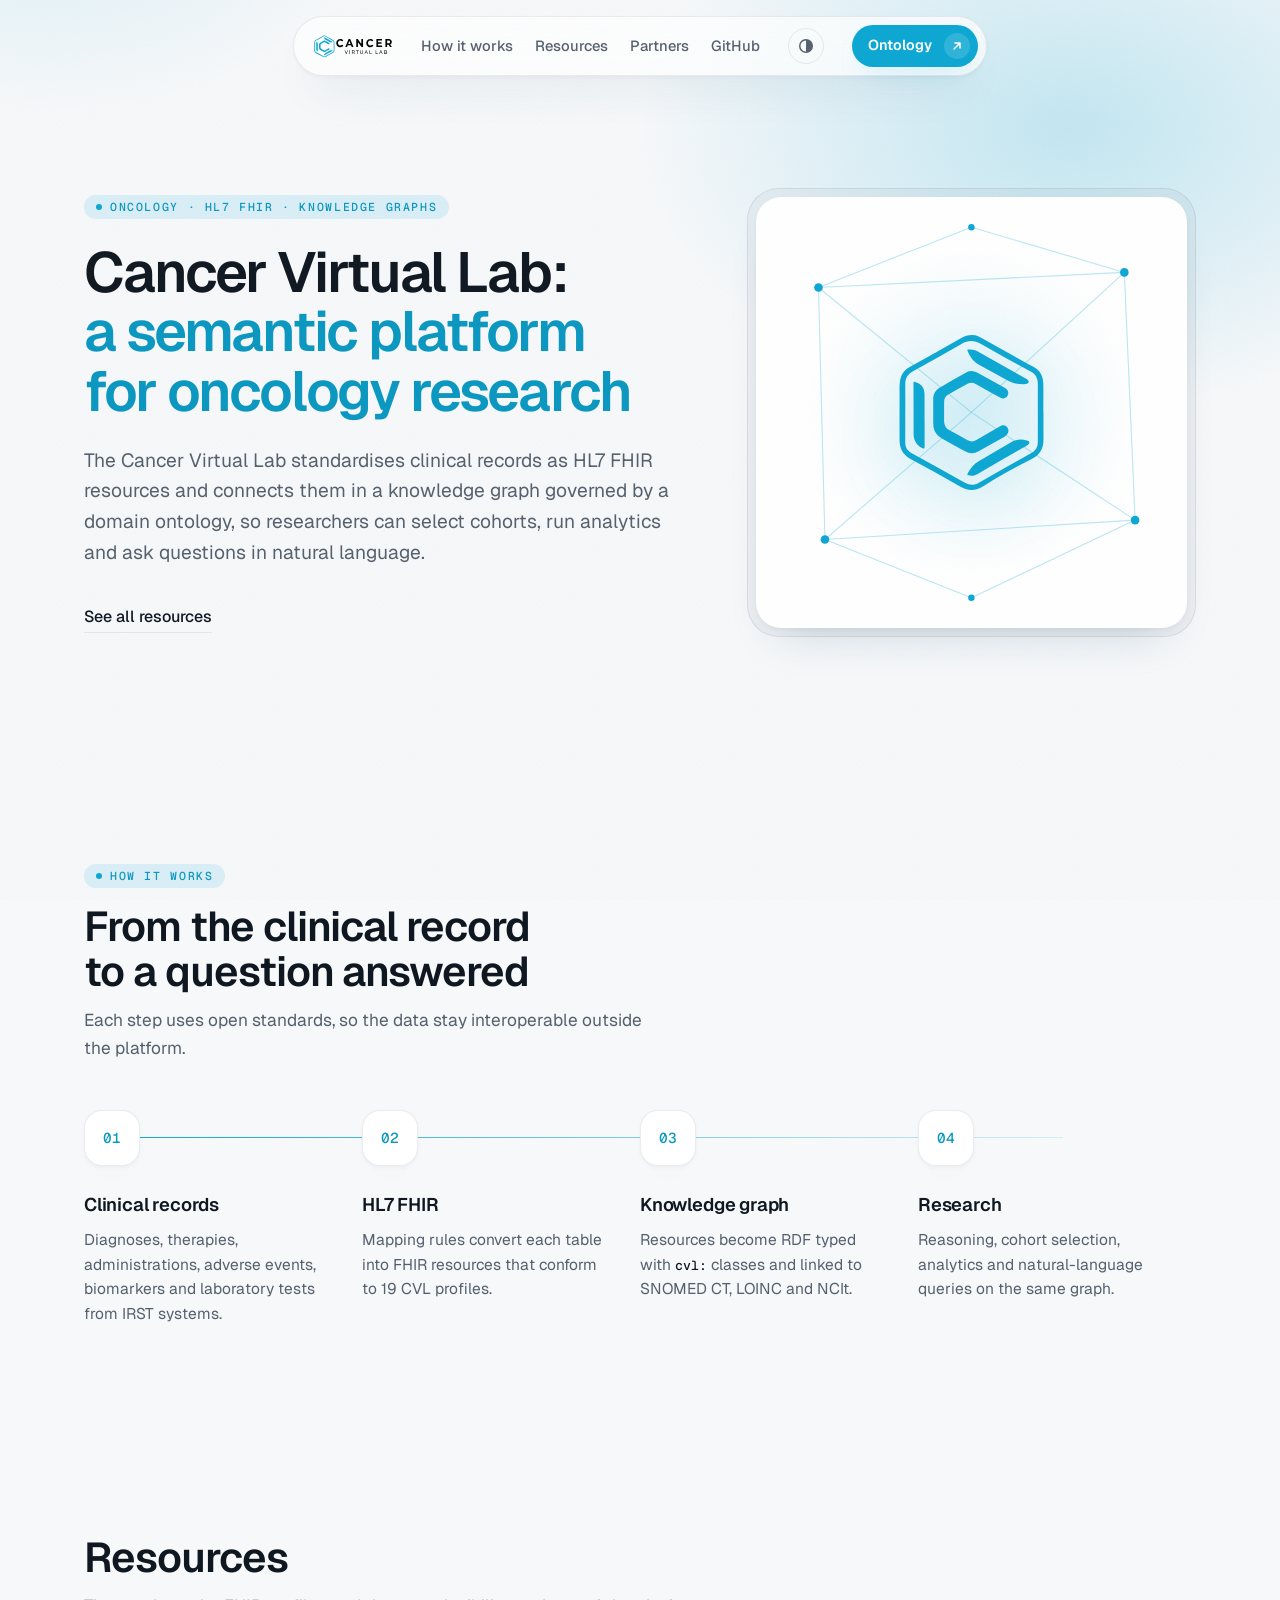
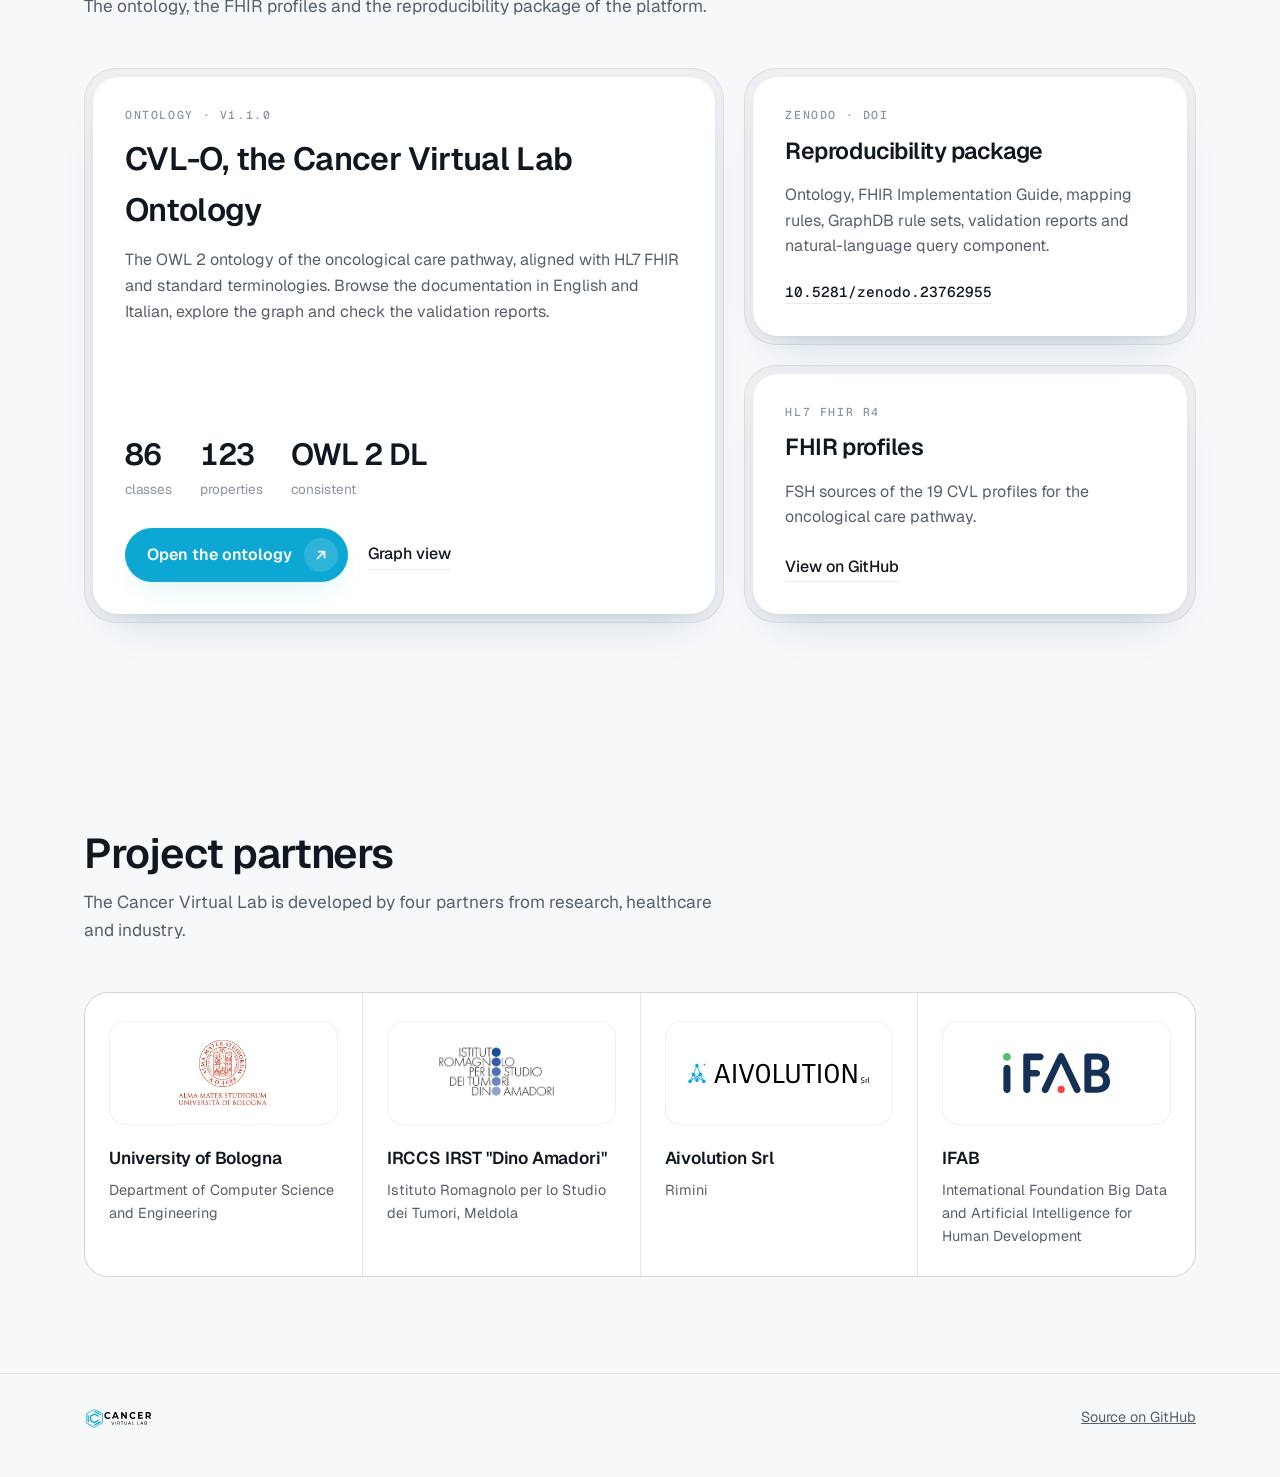
==== commit 9720f371: "Add theme switch and simplify hero" ====
--- a/docs/index.html
+++ b/docs/index.html
@@ -9,7 +9,11 @@
 <meta property="og:description" content="Real-world oncological data, standardised with HL7 FHIR and connected in a clinical knowledge graph.">
 <meta name="theme-color" content="#0CA7D3">
 <link rel="icon" href="assets/cvl-mark.svg" type="image/svg+xml">
-<script>document.documentElement.classList.add("js")</script>
+<script>
+  // Apply the saved theme before the first paint
+  try { const t = localStorage.getItem("cvl-theme"); if (t) document.documentElement.dataset.theme = t; } catch {}
+  document.documentElement.classList.add("js");
+</script>
 <link rel="preconnect" href="https://fonts.googleapis.com">
 <link rel="preconnect" href="https://fonts.gstatic.com" crossorigin>
 <link href="https://fonts.googleapis.com/css2?family=Geist:wght@400;500;600;700&family=Geist+Mono:wght@400;500&display=swap" rel="stylesheet">
@@ -20,10 +24,9 @@
 
 <nav aria-label="Main">
   <a class="brand" href="./" aria-label="Cancer Virtual Lab home">
-    <picture>
-      <source srcset="assets/cvl-logo-dark.svg" media="(prefers-color-scheme: dark)">
-      <img src="assets/cvl-logo-light.svg" alt="Cancer Virtual Lab" width="81" height="26">
-    </picture>
+    <img class="logo-light" src="assets/cvl-logo-light.svg" alt="Cancer Virtual Lab" width="81" height="26">
+
+    <img class="logo-dark" src="assets/cvl-logo-dark.svg" alt="Cancer Virtual Lab" width="81" height="26">
   </a>
   <ul>
     <li><a href="#how">How it works</a></li>
@@ -31,6 +34,9 @@
     <li><a href="#partners">Partners</a></li>
     <li><a href="https://github.com/Cancer-Virtual-Lab/Cancer-Virtual-Lab-Public-Repo">GitHub</a></li>
   </ul>
+  <button class="theme-toggle" type="button" aria-label="Switch theme">
+    <svg width="16" height="16" viewBox="0 0 16 16" aria-hidden="true"><circle cx="8" cy="8" r="6.25" fill="none" stroke="currentColor" stroke-width="1.5"/><path d="M8 1.75a6.25 6.25 0 0 1 0 12.5z" fill="currentColor"/></svg>
+  </button>
   <a class="btn accent" href="ontology/">Ontology <span class="ico" aria-hidden="true">
     <svg width="12" height="12" viewBox="0 0 12 12" fill="none"><path d="M3 9L9 3M9 3H4M9 3V8" stroke="currentColor" stroke-width="1.5" stroke-linecap="round" stroke-linejoin="round"/></svg>
   </span></a>
@@ -45,9 +51,6 @@
       and connects them in a knowledge graph governed by a domain ontology, so researchers can select
       cohorts, run analytics and ask questions in natural language.</p>
       <div class="cta reveal d3">
-        <a class="btn accent" href="ontology/">Explore the ontology <span class="ico" aria-hidden="true">
-          <svg width="14" height="14" viewBox="0 0 12 12" fill="none"><path d="M3 9L9 3M9 3H4M9 3V8" stroke="currentColor" stroke-width="1.5" stroke-linecap="round" stroke-linejoin="round"/></svg>
-        </span></a>
         <a class="link" href="#resources">See all resources</a>
       </div>
     </div>
@@ -186,10 +189,9 @@
 
 <footer>
   <div class="wrap">
-    <picture>
-      <source srcset="assets/cvl-logo-dark.svg" media="(prefers-color-scheme: dark)">
-      <img src="assets/cvl-logo-light.svg" alt="Cancer Virtual Lab" width="68" height="22">
-    </picture>
+    <img class="logo-light" src="assets/cvl-logo-light.svg" alt="Cancer Virtual Lab" width="68" height="22">
+
+    <img class="logo-dark" src="assets/cvl-logo-dark.svg" alt="Cancer Virtual Lab" width="68" height="22">
     <span><a href="https://github.com/Cancer-Virtual-Lab/Cancer-Virtual-Lab-Public-Repo">Source on GitHub</a></span>
   </div>
 </footer>
@@ -201,5 +203,6 @@
   }, { rootMargin: "0px 0px -8% 0px" });
   document.querySelectorAll(".reveal").forEach((el) => io.observe(el));
 </script>
+<script src="assets/theme.js"></script>
 </body>
 </html>
--- a/docs/assets/site.css
+++ b/docs/assets/site.css
@@ -3,18 +3,29 @@
   --bg: #f6f8fa; --bg-2: #eef2f5; --fg: #0f1720; --muted: #55606d; --faint: #8a95a1;
   --line: rgba(15, 23, 32, .08); --surface: #ffffff; --shell: rgba(15, 23, 32, .035);
   --accent: #0a97c0; --accent-strong: #0CA7D3; --accent-soft: rgba(12, 167, 211, .12);
-  --on-accent: #ffffff; --glow: rgba(12, 167, 211, .22);
+  --on-accent: #ffffff; --glow: rgba(12, 167, 211, .22); --ok: #1a9a52;
   --shadow: 0 24px 48px -24px rgba(10, 70, 95, .22), 0 2px 6px -2px rgba(10, 70, 95, .08);
   --ease: cubic-bezier(.32, .72, 0, 1);
-}
+  color-scheme: light;
+}
+/* dark theme: from the system unless the visitor chose light, or chosen with the theme switch */
 @media (prefers-color-scheme: dark) {
-  :root {
+  :root:not([data-theme="light"]) {
     --bg: #0b1016; --bg-2: #0f161e; --fg: #e8eef3; --muted: #9aa7b3; --faint: #6b7884;
     --line: rgba(232, 238, 243, .08); --surface: #121a23; --shell: rgba(232, 238, 243, .035);
     --accent: #33bfe6; --accent-strong: #0CA7D3; --accent-soft: rgba(12, 167, 211, .16);
-    --on-accent: #04141b; --glow: rgba(12, 167, 211, .28);
+    --on-accent: #04141b; --glow: rgba(12, 167, 211, .28); --ok: #3fcf7f;
     --shadow: 0 24px 48px -24px rgba(0, 0, 0, .6), 0 2px 6px -2px rgba(0, 0, 0, .4);
+    color-scheme: dark;
   }
+}
+:root[data-theme="dark"] {
+  --bg: #0b1016; --bg-2: #0f161e; --fg: #e8eef3; --muted: #9aa7b3; --faint: #6b7884;
+  --line: rgba(232, 238, 243, .08); --surface: #121a23; --shell: rgba(232, 238, 243, .035);
+  --accent: #33bfe6; --accent-strong: #0CA7D3; --accent-soft: rgba(12, 167, 211, .16);
+  --on-accent: #04141b; --glow: rgba(12, 167, 211, .28); --ok: #3fcf7f;
+  --shadow: 0 24px 48px -24px rgba(0, 0, 0, .6), 0 2px 6px -2px rgba(0, 0, 0, .4);
+  color-scheme: dark;
 }
 * { box-sizing: border-box; }
 html { scroll-behavior: smooth; }
@@ -201,3 +212,25 @@
   .partners { grid-template-columns: minmax(0, 1fr); }
   .partners li { min-height: 0; }
 }
+
+/* logo variants follow the active theme */
+.logo-dark { display: none !important; }
+@media (prefers-color-scheme: dark) {
+  :root:not([data-theme="light"]) .logo-light { display: none !important; }
+  :root:not([data-theme="light"]) .logo-dark { display: block !important; }
+}
+:root[data-theme="dark"] .logo-light { display: none !important; }
+:root[data-theme="dark"] .logo-dark { display: block !important; }
+
+/* theme switch */
+.theme-toggle {
+  display: grid; place-items: center; width: 36px; height: 36px; padding: 0; border-radius: 999px; cursor: pointer;
+  border: 1px solid var(--line); background: transparent; color: var(--muted);
+  transition: color .3s var(--ease), border-color .3s var(--ease), transform .5s var(--ease);
+}
+.theme-toggle:hover { color: var(--fg); border-color: color-mix(in srgb, var(--accent-strong) 45%, transparent); }
+.theme-toggle:active { transform: scale(.94); }
+.theme-toggle:focus-visible { outline: 2px solid var(--accent); outline-offset: 3px; }
+.theme-toggle svg { transition: transform .6s var(--ease); }
+:root[data-theme="dark"] .theme-toggle svg { transform: rotate(180deg); }
+@media (prefers-color-scheme: dark) { :root:not([data-theme]) .theme-toggle svg { transform: rotate(180deg); } }
